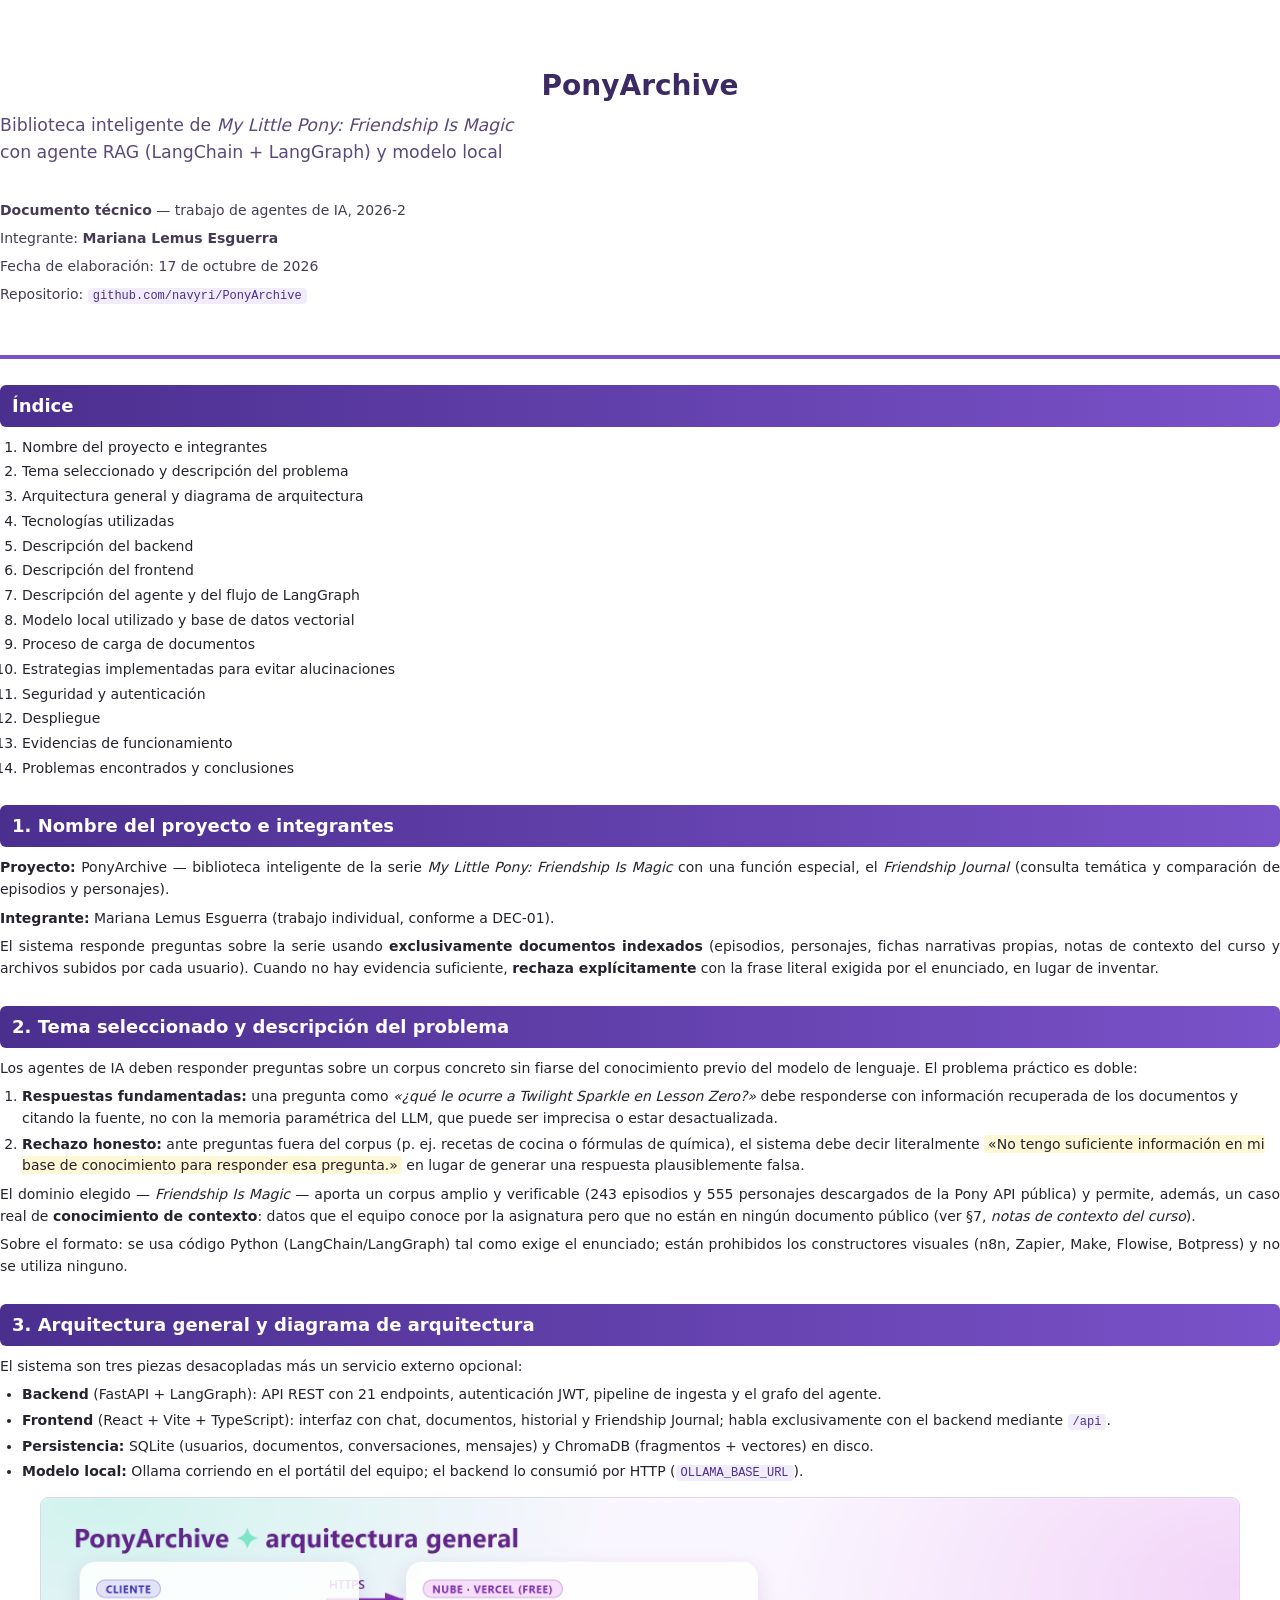
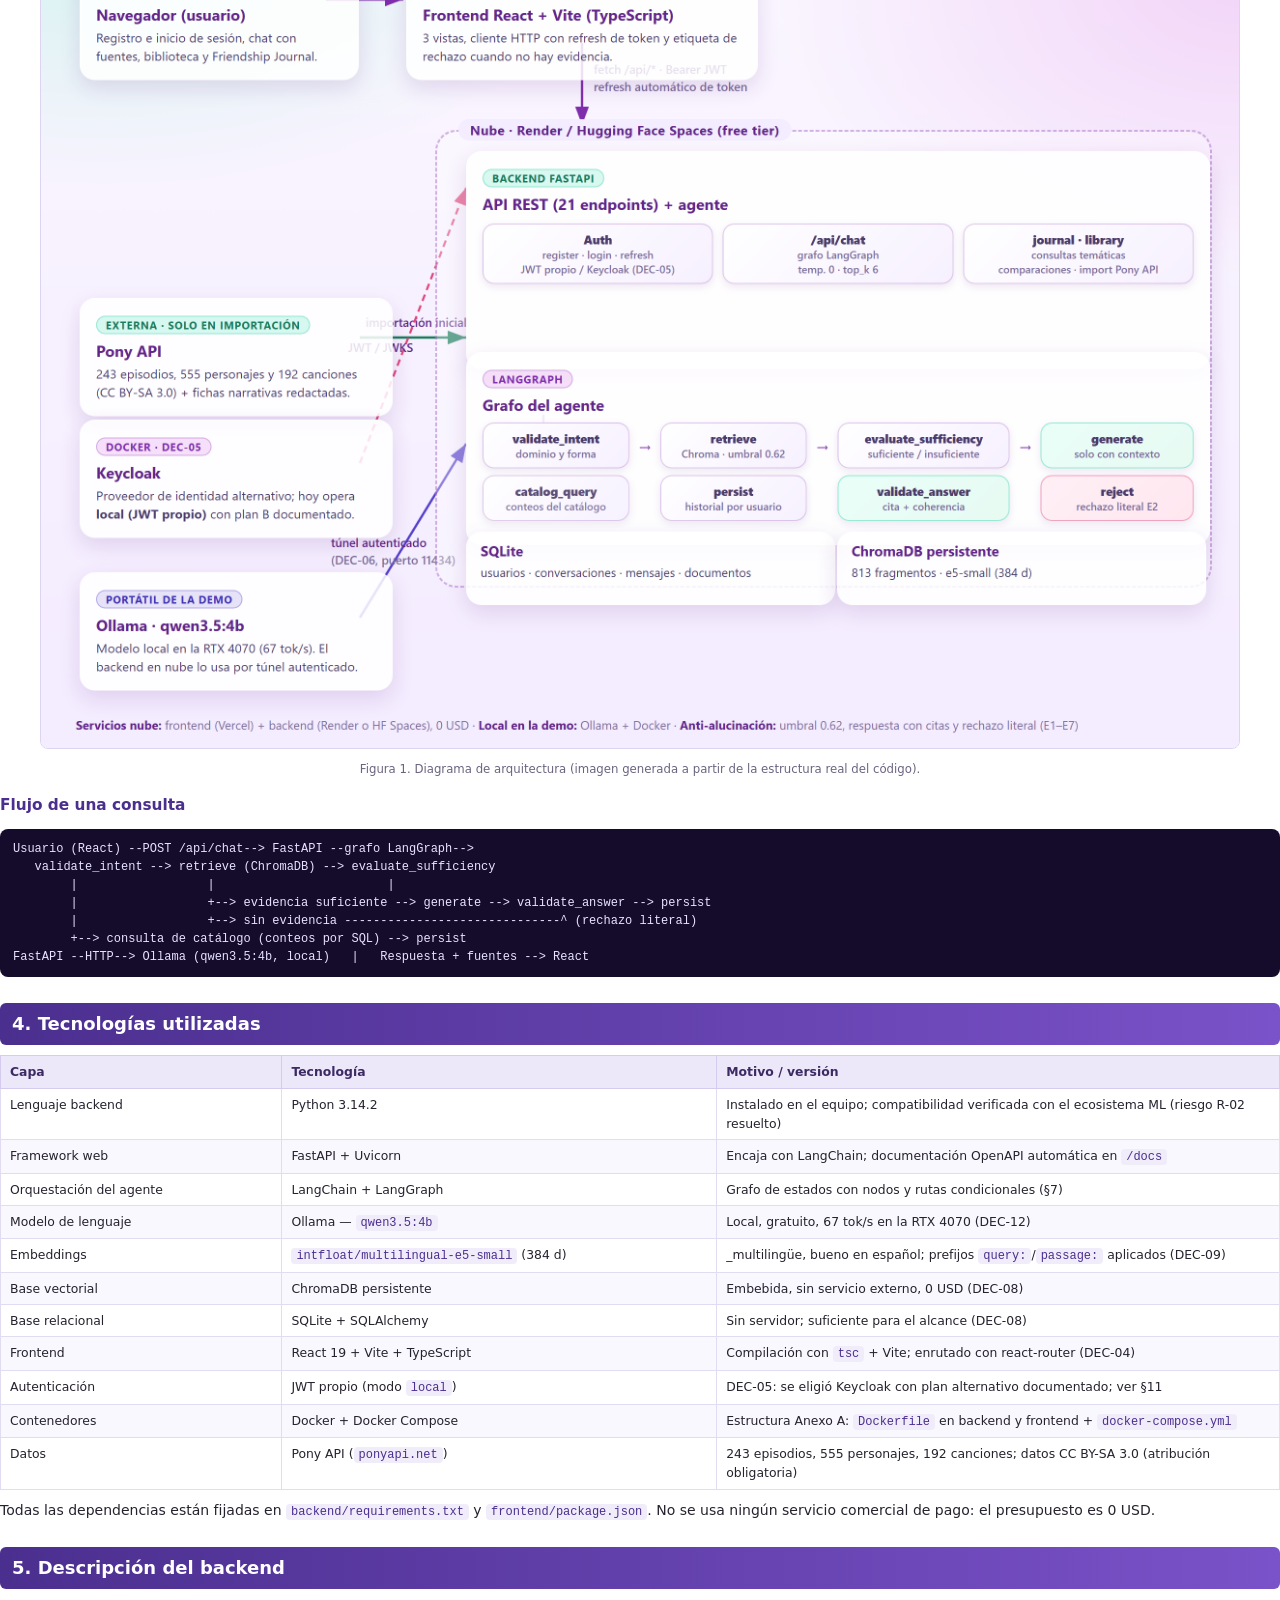
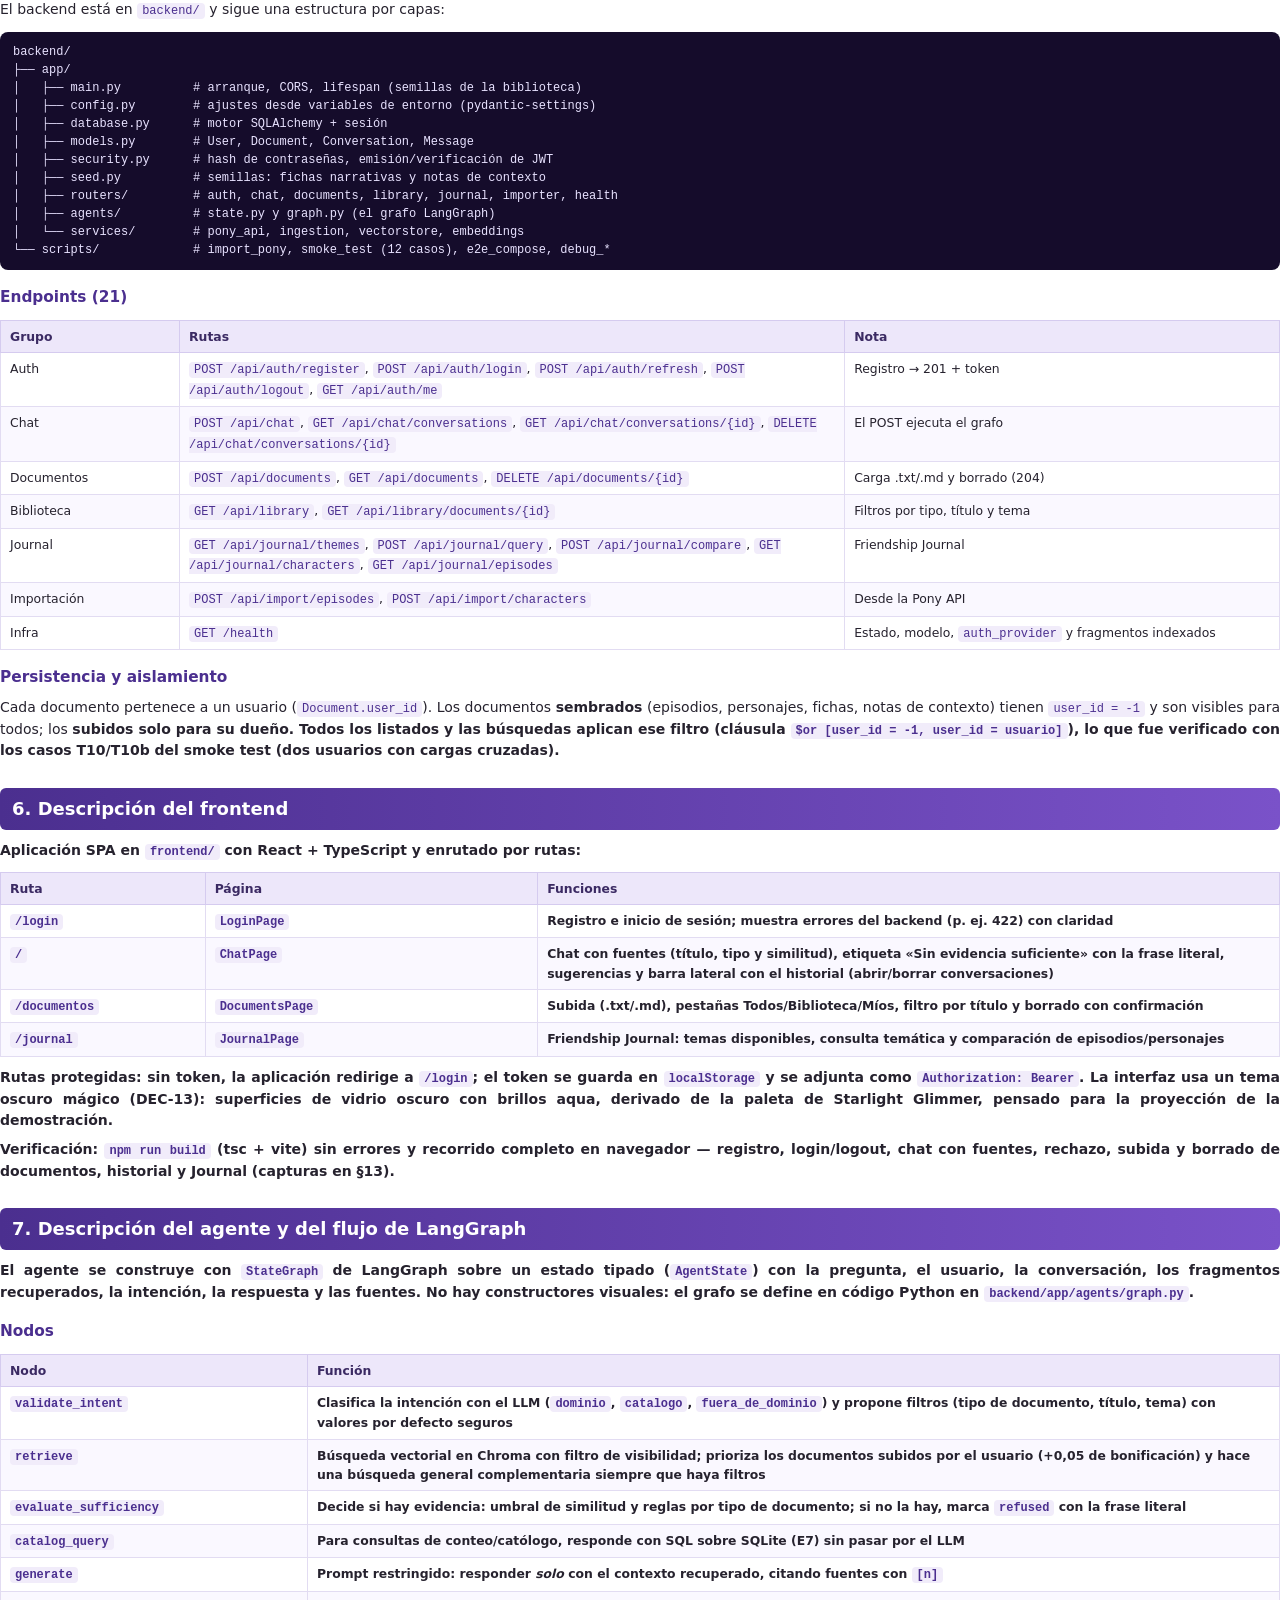
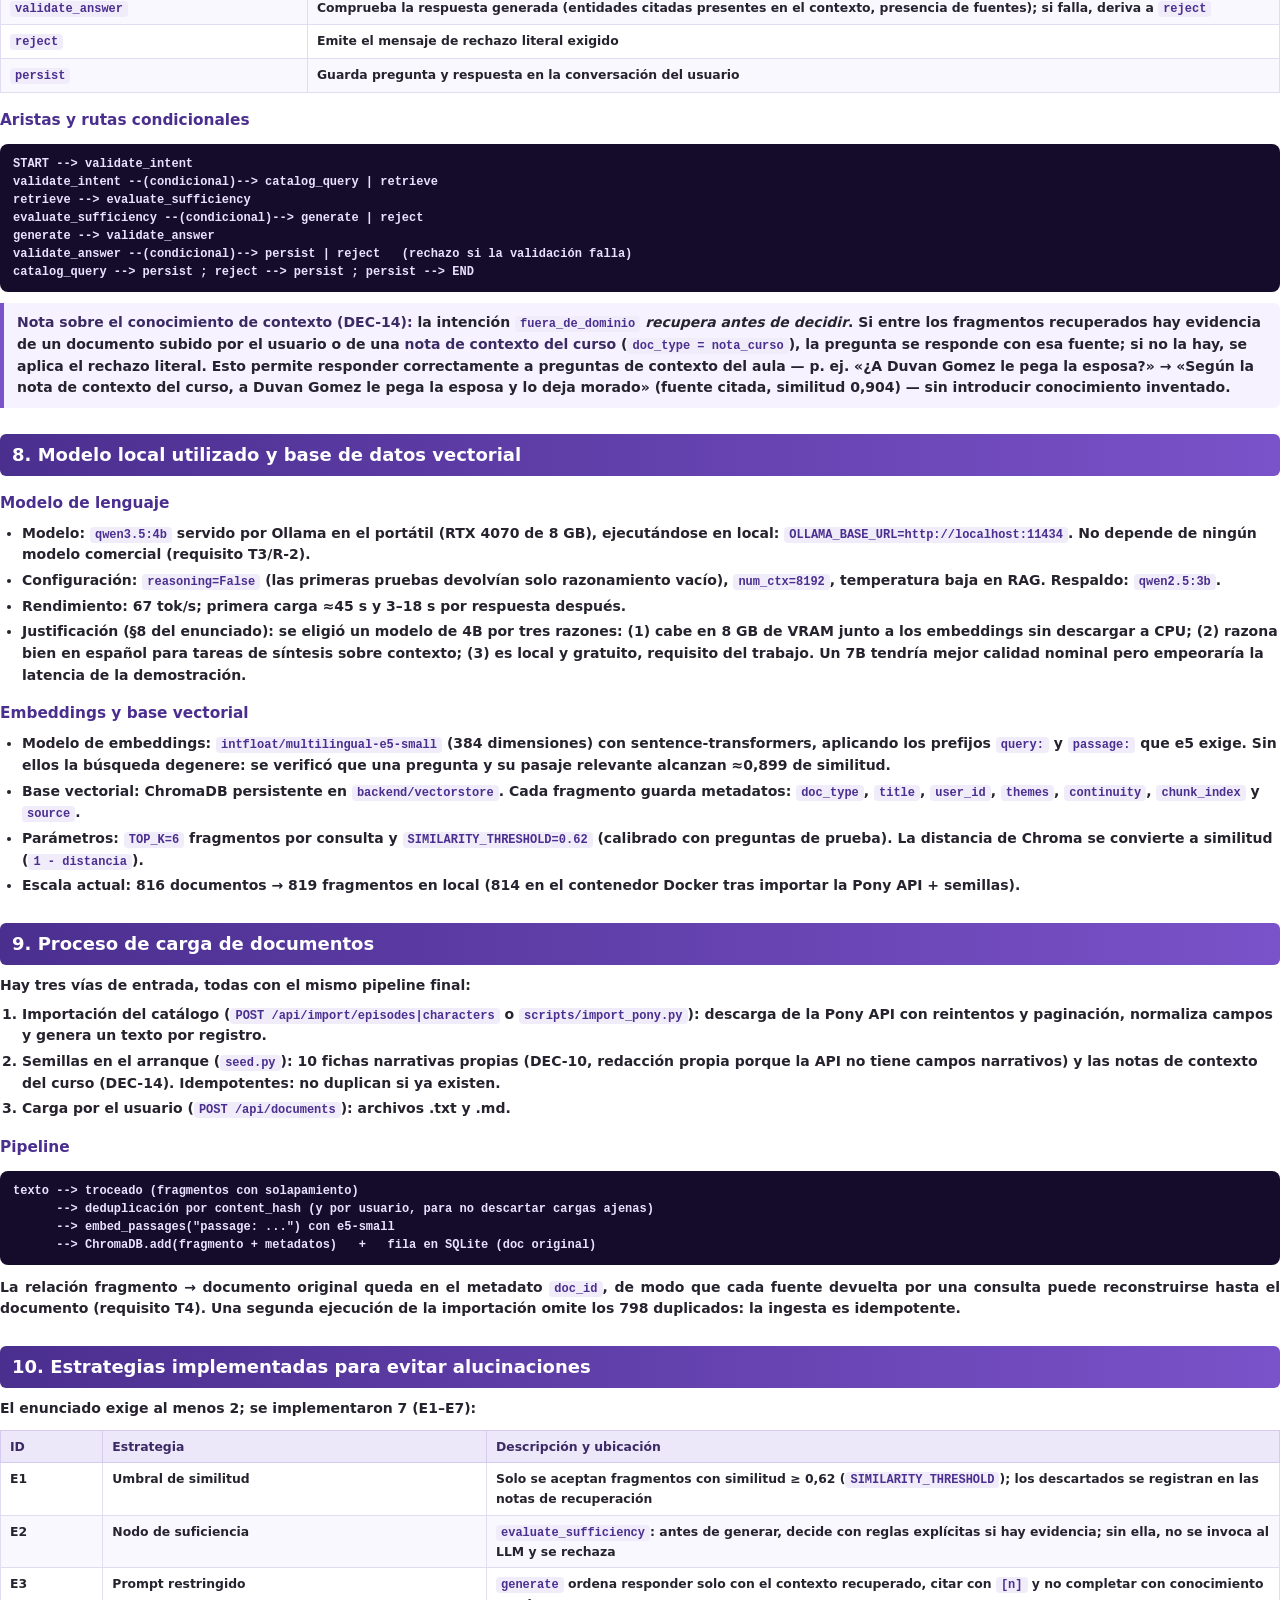
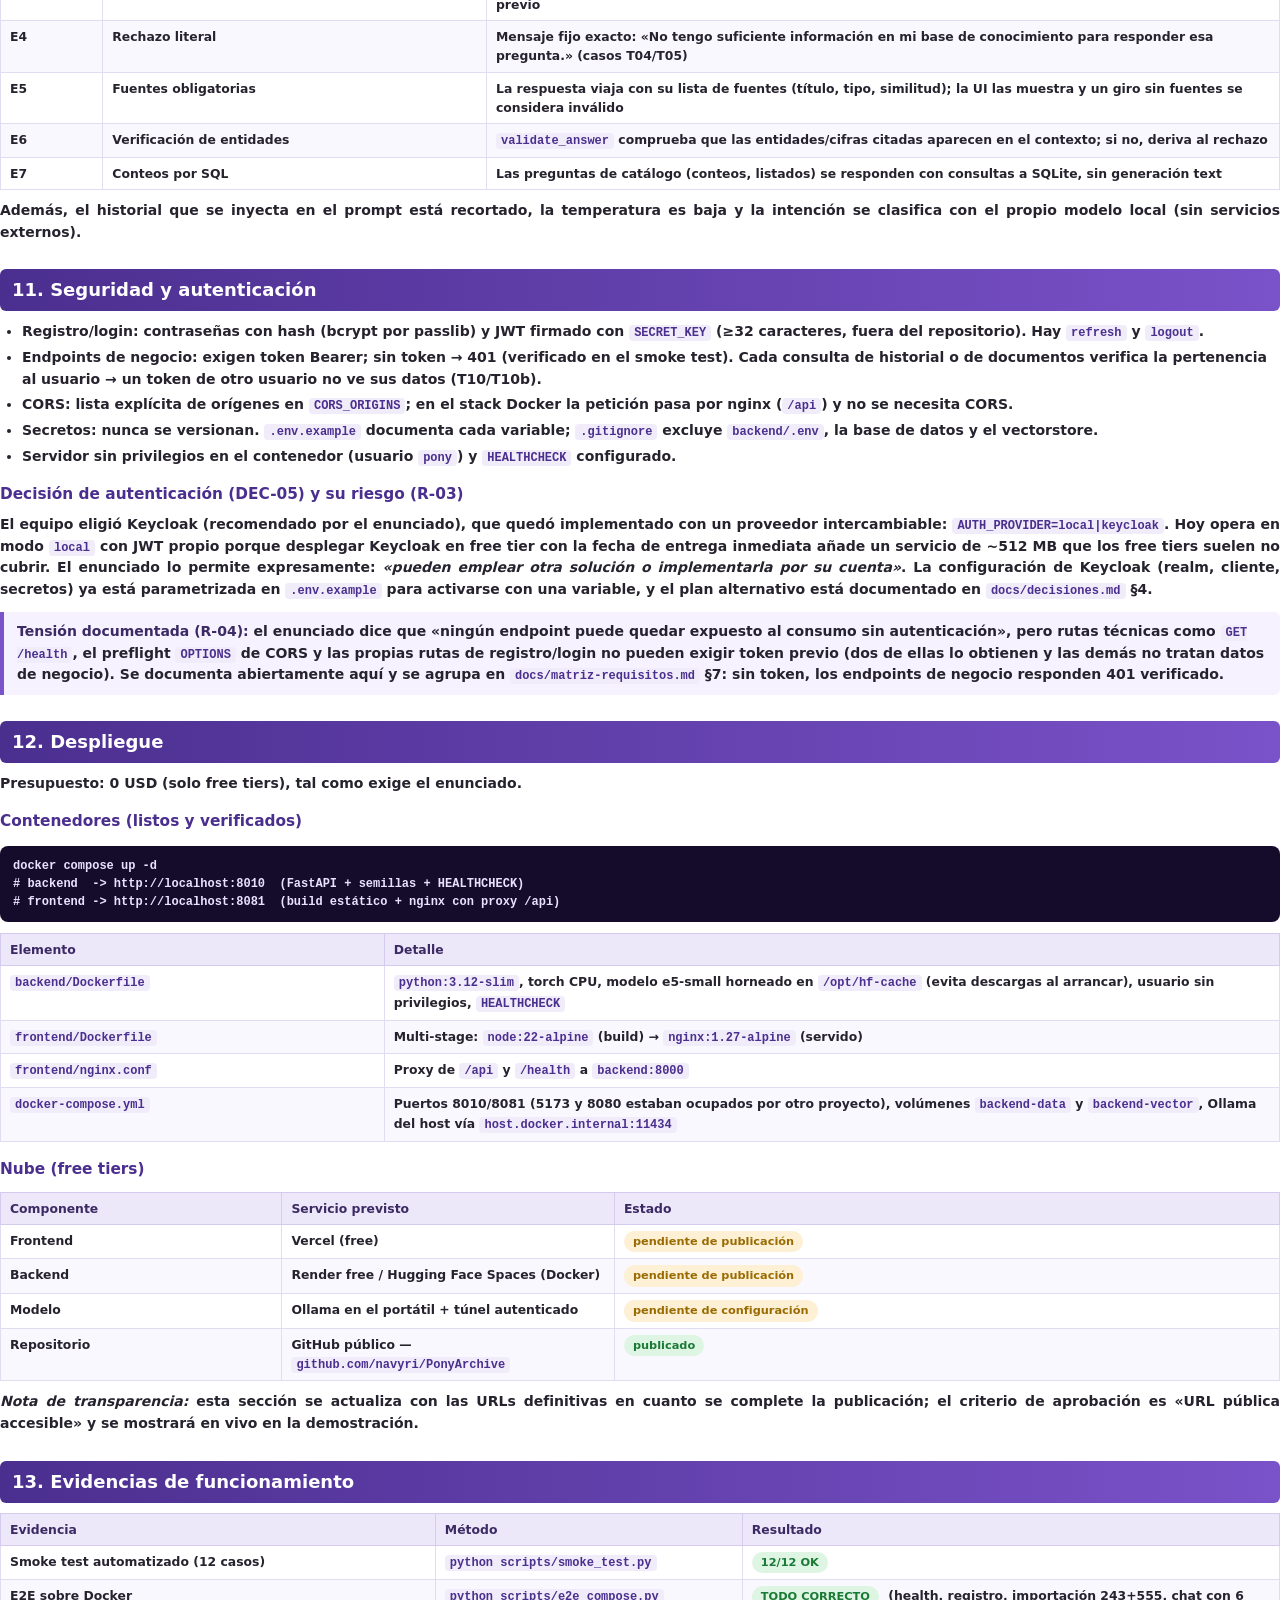
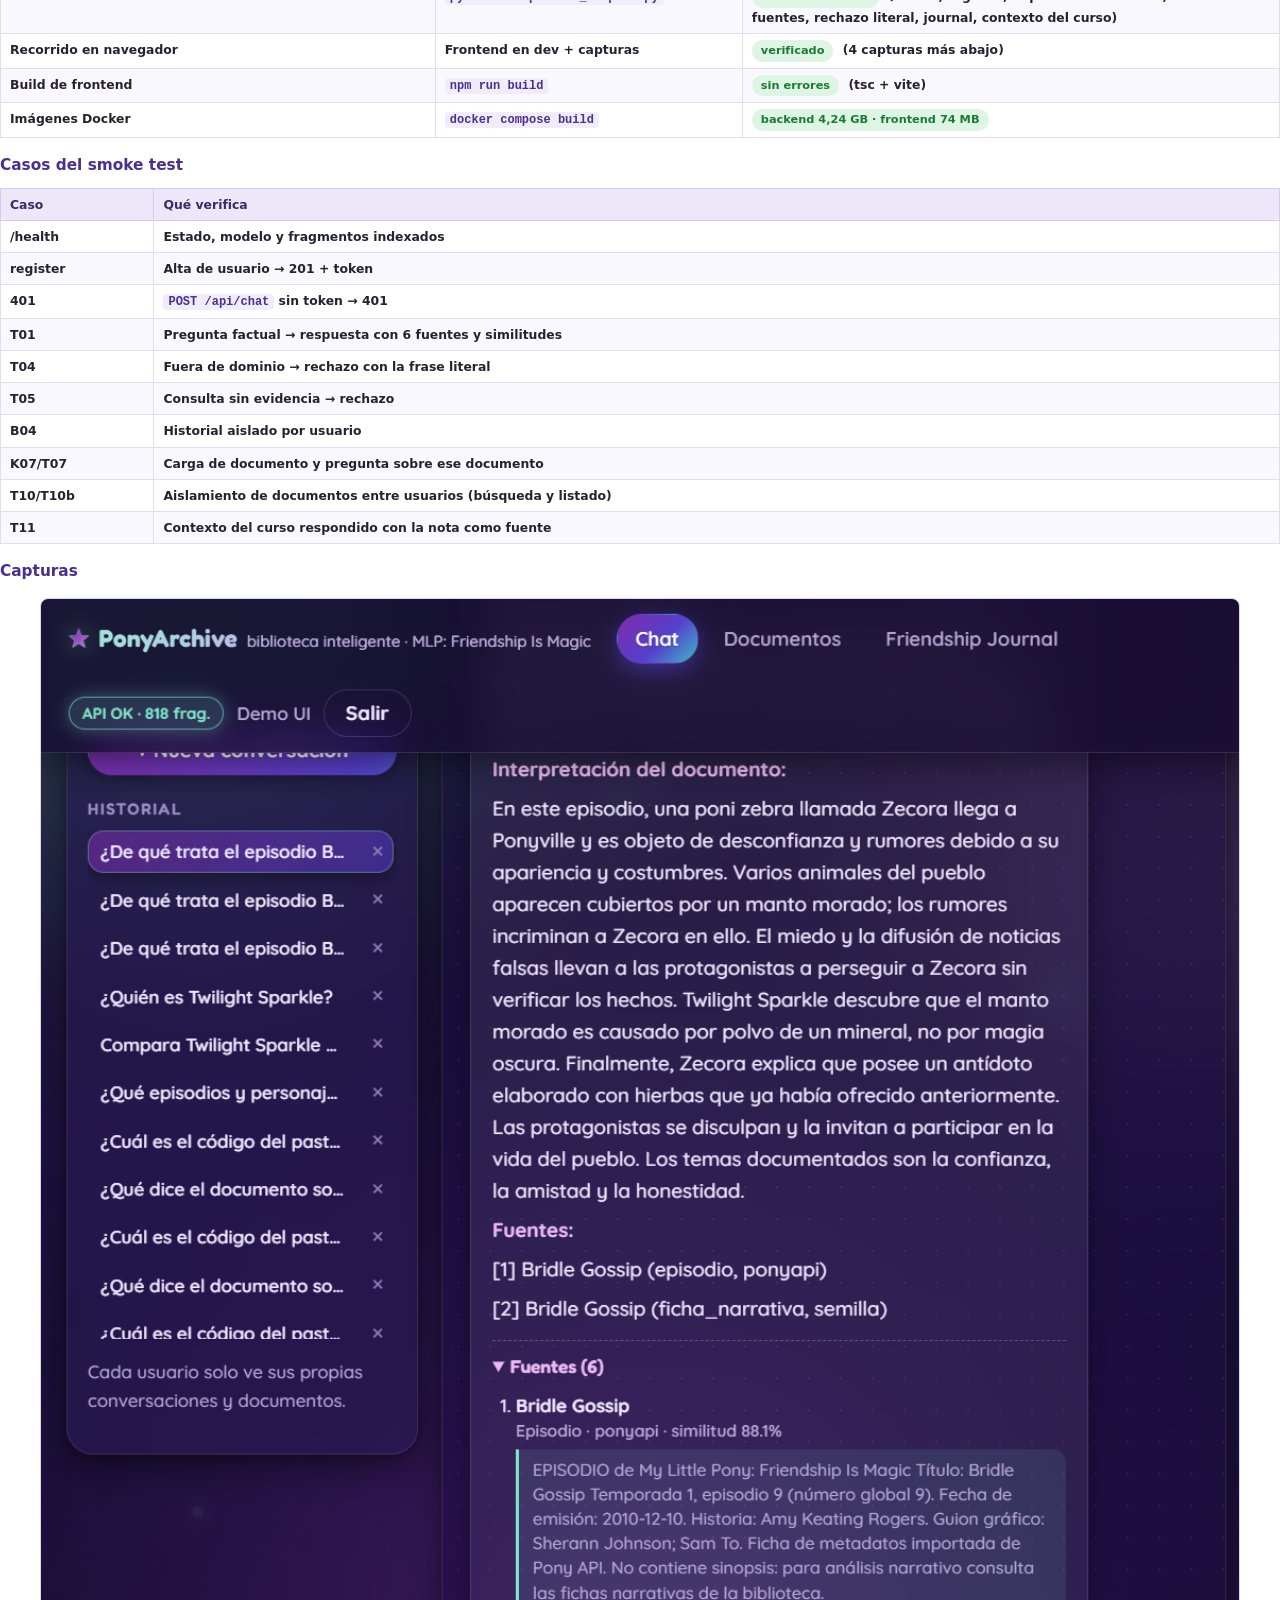
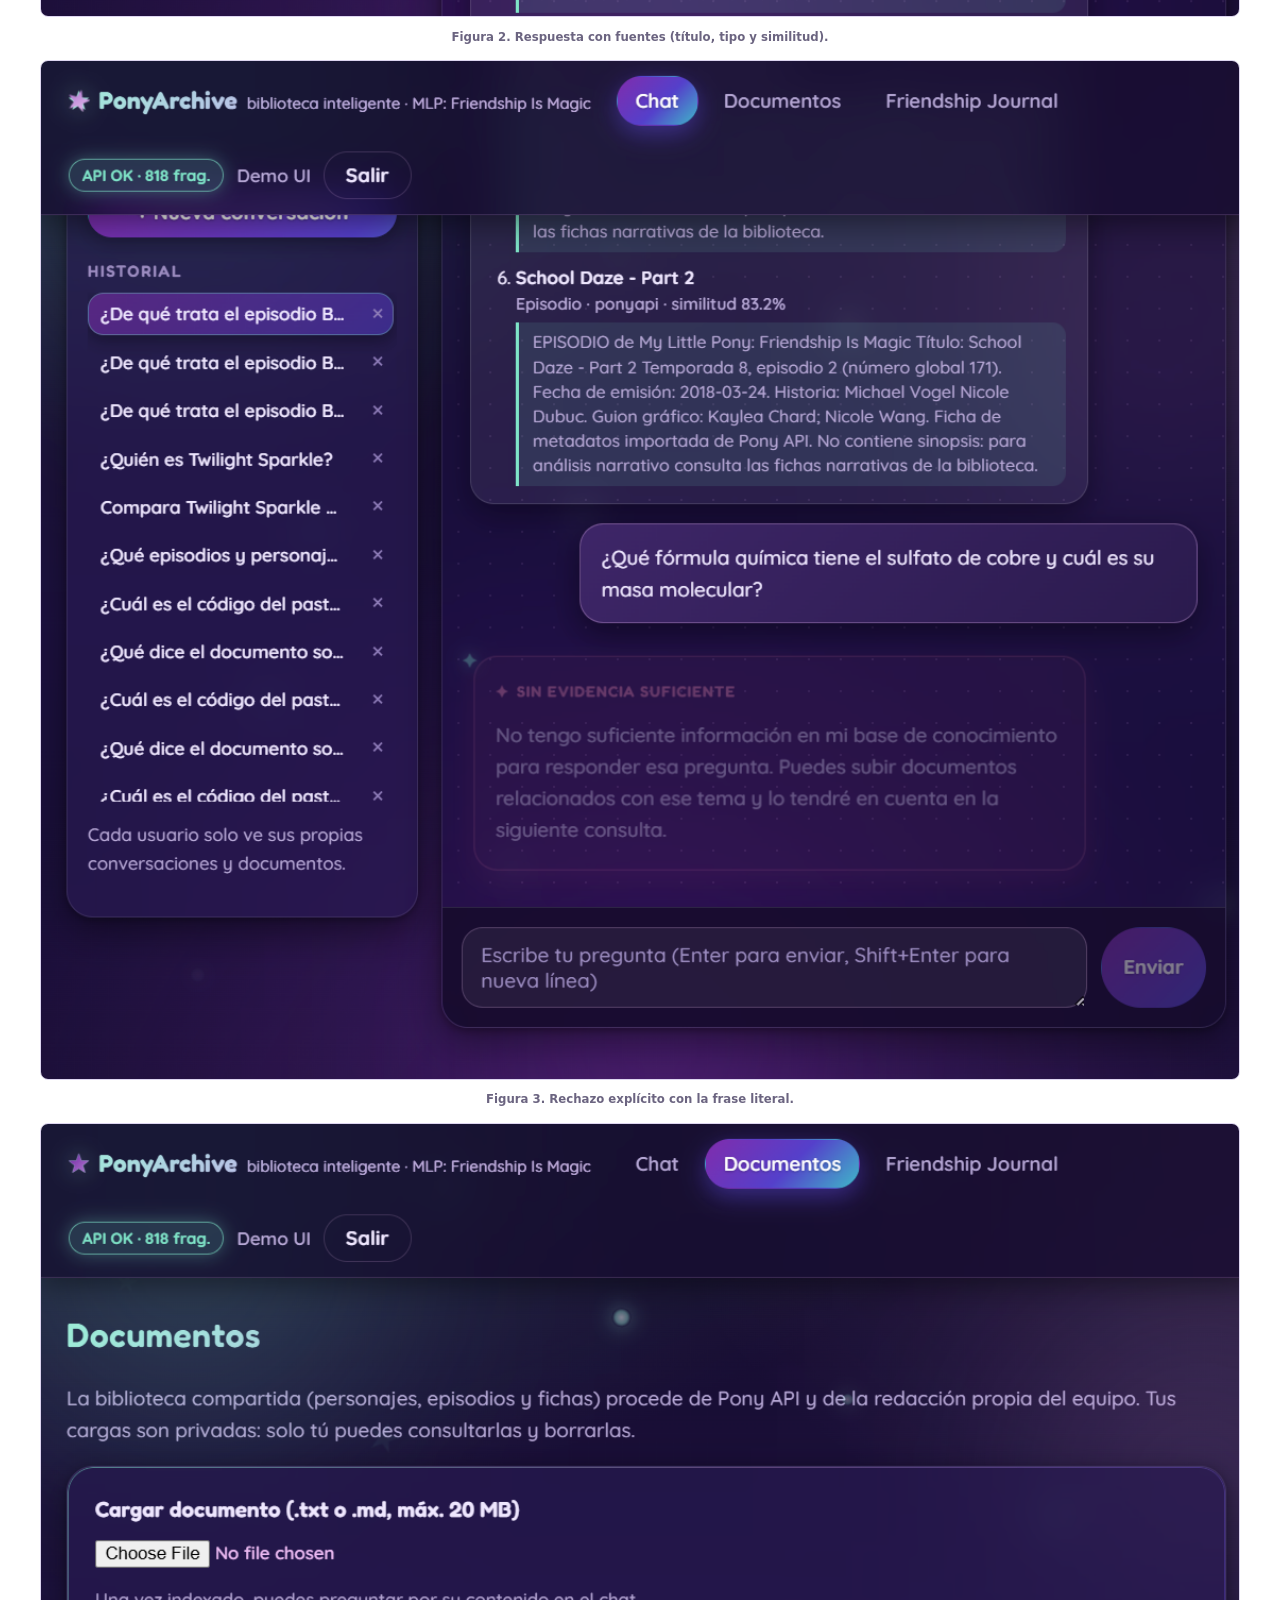
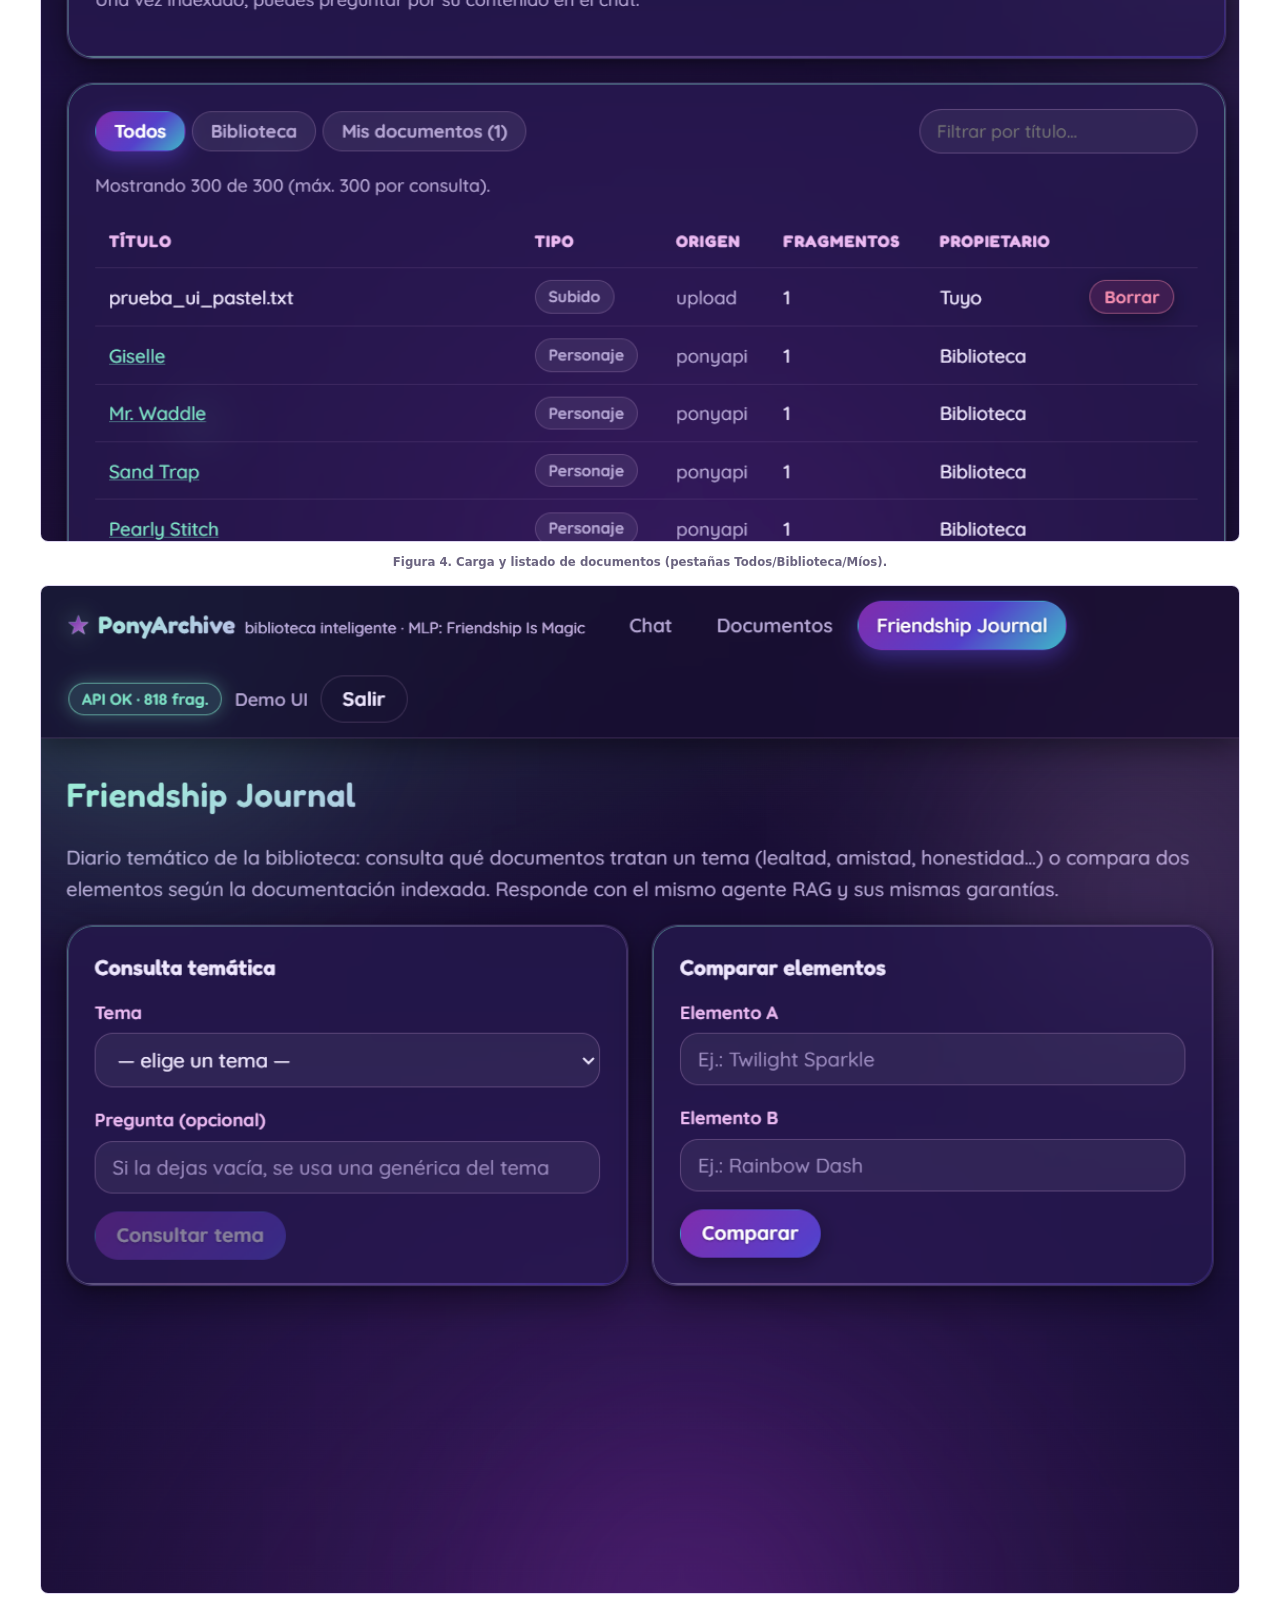
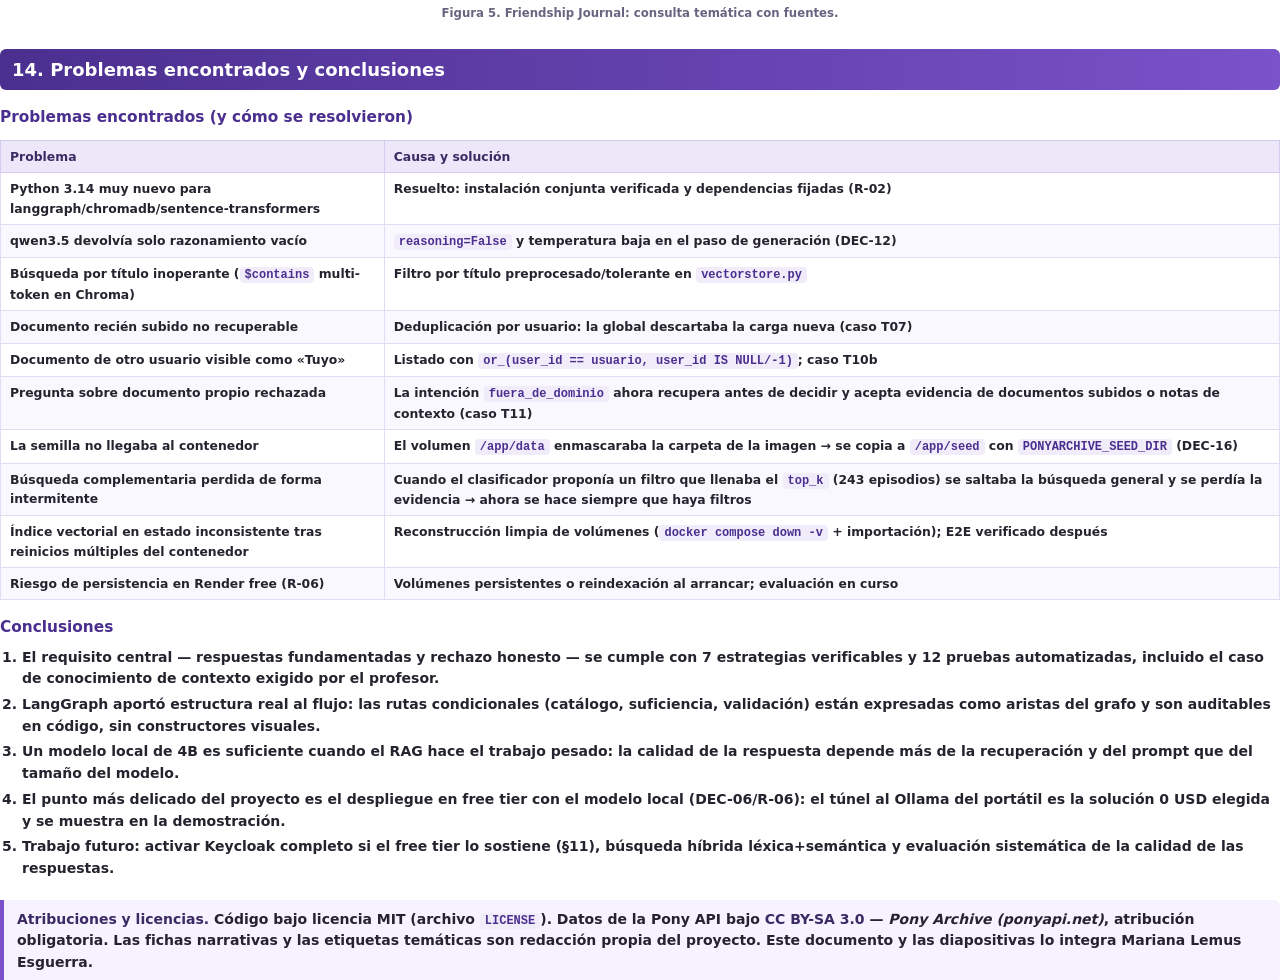
==== docs/documento-tecnico.html @ 285bf512 "Entregables: documento tecnico PDF y diapositivas (9 laminas) - docs/documento-tecnico.pdf: 19 pagin" ====
<!DOCTYPE html>
<html lang="es">
<head>
<meta charset="utf-8">
<title>PonyArchive — Documento técnico</title>
<style>
  @page { size: A4; margin: 20mm 18mm 18mm 18mm; }
  * { box-sizing: border-box; }
  body {
    font-family: "Segoe UI", system-ui, -apple-system, sans-serif;
    font-size: 10.5pt; line-height: 1.55; color: #26222e;
    margin: 0; padding: 0 0 24px 0; background: #fff;
  }
  h1 { font-size: 21pt; line-height: 1.15; margin: 0 0 6px 0; color: #3b2a63; }
  h2 {
    font-size: 13.5pt; color: #fff; background: linear-gradient(90deg, #4b2f8f, #7a52c9);
    padding: 7px 12px; border-radius: 6px; margin: 26px 0 10px 0;
    page-break-after: avoid;
  }
  h3 { font-size: 11.5pt; color: #4b2f8f; margin: 16px 0 6px 0; page-break-after: avoid; }
  p { margin: 7px 0; text-align: justify; }
  ul, ol { margin: 7px 0; padding-left: 22px; }
  li { margin-bottom: 4px; }
  code {
    font-family: Consolas, "Cascadia Mono", monospace; font-size: 9pt;
    background: #f1ecfa; color: #4b2f8f; padding: 1px 5px; border-radius: 4px;
  }
  pre {
    background: #150c2b; color: #e8e2ff; border-radius: 8px;
    padding: 11px 13px; font-size: 8.6pt; line-height: 1.5; overflow: hidden;
    white-space: pre-wrap; word-break: break-word; page-break-inside: avoid;
  }
  pre code { background: none; color: inherit; padding: 0; }
  table { border-collapse: collapse; width: 100%; margin: 10px 0; font-size: 9.3pt; page-break-inside: avoid; }
  th { background: #ede7fa; color: #3b2a63; text-align: left; padding: 6px 9px; border: 1px solid #d5cbef; }
  td { padding: 6px 9px; border: 1px solid #e2dcf2; vertical-align: top; }
  tr:nth-child(even) td { background: #faf8ff; }
  .portada {
    text-align: center; padding: 70px 0 40px 0;
    border-bottom: 4px solid #7a52c9; margin-bottom: 8px;
  }
  .portada .sub { font-size: 13pt; color: #5a4a7a; margin: 10px 0 30px 0; }
  .portada .meta { font-size: 10.5pt; color: #443c55; line-height: 2; }
  .badge {
    display: inline-block; font-size: 8.5pt; font-weight: 700;
    padding: 2px 9px; border-radius: 999px; margin-right: 5px;
  }
  .ok { background: #dff5e4; color: #1a7a35; }
  .pend { background: #fdf0d5; color: #9a6b00; }
  .nota {
    background: #f6f2ff; border-left: 4px solid #7a52c9;
    padding: 9px 13px; border-radius: 0 6px 6px 0; margin: 11px 0;
    page-break-inside: avoid;
  }
  .nota strong { color: #3b2a63; }
  .caption { font-size: 8.8pt; color: #6b6480; text-align: center; margin: 4px 0 12px 0; }
  img.fig { width: 100%; border: 1px solid #ddd5f0; border-radius: 8px; }
  .page-break { page-break-before: always; }
  .resaltado { background: #fff8d6; padding: 1px 4px; border-radius: 3px; }
  .toc li { margin-bottom: 3px; }
</style>
</head>
<body>

<div class="portada">
  <h1>PonyArchive</h1>
  <p class="sub">Biblioteca inteligente de <em>My Little Pony: Friendship Is Magic</em><br>
  con agente RAG (LangChain + LangGraph) y modelo local</p>
  <p class="meta">
    <strong>Documento técnico</strong> — trabajo de agentes de IA, 2026-2<br>
    Integrante: <strong>Mariana Lemus Esguerra</strong><br>
    Fecha de elaboración: 17 de octubre de 2026<br>
    Repositorio: <code>github.com/navyri/PonyArchive</code>
  </p>
</div>

<h2>Índice</h2>
<ol class="toc">
  <li>Nombre del proyecto e integrantes</li>
  <li>Tema seleccionado y descripción del problema</li>
  <li>Arquitectura general y diagrama de arquitectura</li>
  <li>Tecnologías utilizadas</li>
  <li>Descripción del backend</li>
  <li>Descripción del frontend</li>
  <li>Descripción del agente y del flujo de LangGraph</li>
  <li>Modelo local utilizado y base de datos vectorial</li>
  <li>Proceso de carga de documentos</li>
  <li>Estrategias implementadas para evitar alucinaciones</li>
  <li>Seguridad y autenticación</li>
  <li>Despliegue</li>
  <li>Evidencias de funcionamiento</li>
  <li>Problemas encontrados y conclusiones</li>
</ol>

<!-- ═════════ 1 ═════════ -->
<h2>1. Nombre del proyecto e integrantes</h2>
<p><strong>Proyecto:</strong> PonyArchive — biblioteca inteligente de la serie
<em>My Little Pony: Friendship Is Magic</em> con una función especial, el <em>Friendship Journal</em>
(consulta temática y comparación de episodios y personajes).</p>
<p><strong>Integrante:</strong> Mariana Lemus Esguerra (trabajo individual, conforme a DEC-01).</p>
<p>El sistema responde preguntas sobre la serie usando <strong>exclusivamente documentos indexados</strong>
(episodios, personajes, fichas narrativas propias, notas de contexto del curso y archivos subidos por cada
usuario). Cuando no hay evidencia suficiente, <strong>rechaza explícitamente</strong> con la frase literal
exigida por el enunciado, en lugar de inventar.</p>

<!-- ═════════ 2 ═════════ -->
<h2>2. Tema seleccionado y descripción del problema</h2>
<p>Los agentes de IA deben responder preguntas sobre un corpus concreto sin fiarse del conocimiento
previo del modelo de lenguaje. El problema práctico es doble:</p>
<ol>
  <li><strong>Respuestas fundamentadas:</strong> una pregunta como <em>«¿qué le ocurre a Twilight Sparkle en
  Lesson Zero?»</em> debe responderse con información recuperada de los documentos y citando la fuente,
  no con la memoria paramétrica del LLM, que puede ser imprecisa o estar desactualizada.</li>
  <li><strong>Rechazo honesto:</strong> ante preguntas fuera del corpus (p. ej. recetas de cocina o
  fórmulas de química), el sistema debe decir literalmente
  <span class="resaltado">«No tengo suficiente información en mi base de conocimiento para responder esa
  pregunta.»</span> en lugar de generar una respuesta plausiblemente falsa.</li>
</ol>
<p>El dominio elegido — <em>Friendship Is Magic</em> — aporta un corpus amplio y verificable
(243 episodios y 555 personajes descargados de la Pony API pública) y permite, además, un caso real de
<strong>conocimiento de contexto</strong>: datos que el equipo conoce por la asignatura pero que no están
en ningún documento público (ver §7, <em>notas de contexto del curso</em>).</p>
<p>Sobre el formato: se usa código Python (LangChain/LangGraph) tal como exige el enunciado; están
prohibidos los constructores visuales (n8n, Zapier, Make, Flowise, Botpress) y no se utiliza ninguno.</p>

<!-- ═════════ 3 ═════════ -->
<h2>3. Arquitectura general y diagrama de arquitectura</h2>
<p>El sistema son tres piezas desacopladas más un servicio externo opcional:</p>
<ul>
  <li><strong>Backend</strong> (FastAPI + LangGraph): API REST con 21 endpoints, autenticación JWT,
  pipeline de ingesta y el grafo del agente.</li>
  <li><strong>Frontend</strong> (React + Vite + TypeScript): interfaz con chat, documentos, historial y
  Friendship Journal; habla exclusivamente con el backend mediante <code>/api</code>.</li>
  <li><strong>Persistencia:</strong> SQLite (usuarios, documentos, conversaciones, mensajes) y ChromaDB
  (fragmentos + vectores) en disco.</li>
  <li><strong>Modelo local:</strong> Ollama corriendo en el portátil del equipo; el backend lo consumió
  por HTTP (<code>OLLAMA_BASE_URL</code>).</li>
</ul>

<figure>
  <img class="fig" src="arquitectura.png" alt="Diagrama de arquitectura de PonyArchive">
  <div class="caption">Figura 1. Diagrama de arquitectura (imagen generada a partir de la estructura real del código).</div>
</figure>

<h3>Flujo de una consulta</h3>
<pre><code>Usuario (React) --POST /api/chat--> FastAPI --grafo LangGraph-->
   validate_intent --> retrieve (ChromaDB) --> evaluate_sufficiency
        |                  |                        |
        |                  +--> evidencia suficiente --> generate --> validate_answer --> persist
        |                  +--> sin evidencia ------------------------------^ (rechazo literal)
        +--> consulta de catálogo (conteos por SQL) --> persist
FastAPI --HTTP--> Ollama (qwen3.5:4b, local)   |   Respuesta + fuentes --> React</code></pre>

<!-- ═════════ 4 ═════════ -->
<h2>4. Tecnologías utilizadas</h2>
<table>
  <thead><tr><th style="width:22%">Capa</th><th style="width:34%">Tecnología</th><th>Motivo / versión</th></tr></thead>
  <tbody>
    <tr><td>Lenguaje backend</td><td>Python 3.14.2</td><td>Instalado en el equipo; compatibilidad verificada con el ecosistema ML (riesgo R-02 resuelto)</td></tr>
    <tr><td>Framework web</td><td>FastAPI + Uvicorn</td><td>Encaja con LangChain; documentación OpenAPI automática en <code>/docs</code></td></tr>
    <tr><td>Orquestación del agente</td><td>LangChain + LangGraph</td><td>Grafo de estados con nodos y rutas condicionales (§7)</td></tr>
    <tr><td>Modelo de lenguaje</td><td>Ollama — <code>qwen3.5:4b</code></td><td>Local, gratuito, 67 tok/s en la RTX 4070 (DEC-12)</td></tr>
    <tr><td>Embeddings</td><td><code>intfloat/multilingual-e5-small</code> (384 d)</td><td>_multilingüe, bueno en español; prefijos <code>query:</code>/<code>passage:</code> aplicados (DEC-09)</td></tr>
    <tr><td>Base vectorial</td><td>ChromaDB persistente</td><td>Embebida, sin servicio externo, 0 USD (DEC-08)</td></tr>
    <tr><td>Base relacional</td><td>SQLite + SQLAlchemy</td><td>Sin servidor; suficiente para el alcance (DEC-08)</td></tr>
    <tr><td>Frontend</td><td>React 19 + Vite + TypeScript</td><td>Compilación con <code>tsc</code> + Vite; enrutado con react-router (DEC-04)</td></tr>
    <tr><td>Autenticación</td><td>JWT propio (modo <code>local</code>)</td><td>DEC-05: se eligió Keycloak con plan alternativo documentado; ver §11</td></tr>
    <tr><td>Contenedores</td><td>Docker + Docker Compose</td><td>Estructura Anexo A: <code>Dockerfile</code> en backend y frontend + <code>docker-compose.yml</code></td></tr>
    <tr><td>Datos</td><td>Pony API (<code>ponyapi.net</code>)</td><td>243 episodios, 555 personajes, 192 canciones; datos CC BY-SA 3.0 (atribución obligatoria)</td></tr>
  </tbody>
</table>
<p>Todas las dependencias están fijadas en <code>backend/requirements.txt</code> y <code>frontend/package.json</code>.
No se usa ningún servicio comercial de pago: el presupuesto es 0 USD.</p>

<!-- ═════════ 5 ═════════ -->
<h2 class="page-break">5. Descripción del backend</h2>
<p>El backend está en <code>backend/</code> y sigue una estructura por capas:</p>
<pre><code>backend/
├── app/
│   ├── main.py          # arranque, CORS, lifespan (semillas de la biblioteca)
│   ├── config.py        # ajustes desde variables de entorno (pydantic-settings)
│   ├── database.py      # motor SQLAlchemy + sesión
│   ├── models.py        # User, Document, Conversation, Message
│   ├── security.py      # hash de contraseñas, emisión/verificación de JWT
│   ├── seed.py          # semillas: fichas narrativas y notas de contexto
│   ├── routers/         # auth, chat, documents, library, journal, importer, health
│   ├── agents/          # state.py y graph.py (el grafo LangGraph)
│   └── services/        # pony_api, ingestion, vectorstore, embeddings
└── scripts/             # import_pony, smoke_test (12 casos), e2e_compose, debug_*</code></pre>

<h3>Endpoints (21)</h3>
<table>
  <thead><tr><th style="width:14%">Grupo</th><th style="width:52%">Rutas</th><th>Nota</th></tr></thead>
  <tbody>
    <tr><td>Auth</td><td><code>POST /api/auth/register</code>, <code>POST /api/auth/login</code>, <code>POST /api/auth/refresh</code>, <code>POST /api/auth/logout</code>, <code>GET /api/auth/me</code></td><td>Registro → 201 + token</td></tr>
    <tr><td>Chat</td><td><code>POST /api/chat</code>, <code>GET /api/chat/conversations</code>, <code>GET /api/chat/conversations/{id}</code>, <code>DELETE /api/chat/conversations/{id}</code></td><td>El POST ejecuta el grafo</td></tr>
    <tr><td>Documentos</td><td><code>POST /api/documents</code>, <code>GET /api/documents</code>, <code>DELETE /api/documents/{id}</code></td><td>Carga .txt/.md y borrado (204)</td></tr>
    <tr><td>Biblioteca</td><td><code>GET /api/library</code>, <code>GET /api/library/documents/{id}</code></td><td>Filtros por tipo, título y tema</td></tr>
    <tr><td>Journal</td><td><code>GET /api/journal/themes</code>, <code>POST /api/journal/query</code>, <code>POST /api/journal/compare</code>, <code>GET /api/journal/characters</code>, <code>GET /api/journal/episodes</code></td><td>Friendship Journal</td></tr>
    <tr><td>Importación</td><td><code>POST /api/import/episodes</code>, <code>POST /api/import/characters</code></td><td>Desde la Pony API</td></tr>
    <tr><td>Infra</td><td><code>GET /health</code></td><td>Estado, modelo, <code>auth_provider</code> y fragmentos indexados</td></tr>
  </tbody>
</table>

<h3>Persistencia y aislamiento</h3>
<p>Cada documento pertenece a un usuario (<code>Document.user_id</code>). Los documentos <strong>sembrados</strong>
(episodios, personajes, fichas, notas de contexto) tienen <code>user_id = -1</code> y son visibles para todos;
los <strong>subidos</code> solo para su dueño. Todos los listados y las búsquedas aplican ese filtro
(cláusula <code>$or [user_id = -1, user_id = usuario]</code>), lo que fue verificado con los casos T10/T10b
del smoke test (dos usuarios con cargas cruzadas).</p>

<!-- ═════════ 6 ═════════ -->
<h2>6. Descripción del frontend</h2>
<p>Aplicación SPA en <code>frontend/</code> con React + TypeScript y enrutado por rutas:</p>
<table>
  <thead><tr><th style="width:16%">Ruta</th><th style="width:26%">Página</th><th>Funciones</th></tr></thead>
  <tbody>
    <tr><td><code>/login</code></td><td><code>LoginPage</code></td><td>Registro e inicio de sesión; muestra errores del backend (p. ej. 422) con claridad</td></tr>
    <tr><td><code>/</code></td><td><code>ChatPage</code></td><td>Chat con fuentes (título, tipo y similitud), etiqueta «Sin evidencia suficiente» con la frase literal, sugerencias y barra lateral con el historial (abrir/borrar conversaciones)</td></tr>
    <tr><td><code>/documentos</code></td><td><code>DocumentsPage</code></td><td>Subida (.txt/.md), pestañas Todos/Biblioteca/Míos, filtro por título y borrado con confirmación</td></tr>
    <tr><td><code>/journal</code></td><td><code>JournalPage</code></td><td>Friendship Journal: temas disponibles, consulta temática y comparación de episodios/personajes</td></tr>
  </tbody>
</table>
<p>Rutas protegidas: sin token, la aplicación redirige a <code>/login</code>; el token se guarda en
<code>localStorage</code> y se adjunta como <code>Authorization: Bearer</code>. La interfaz usa un
<strong>tema oscuro mágico</strong> (DEC-13): superficies de vidrio oscuro con brillos aqua, derivado de la
paleta de Starlight Glimmer, pensado para la proyección de la demostración.</p>
<p><strong>Verificación:</strong> <code>npm run build</code> (tsc + vite) sin errores y recorrido completo
en navegador — registro, login/logout, chat con fuentes, rechazo, subida y borrado de documentos,
historial y Journal (capturas en §13).</p>

<!-- ═════════ 7 ═════════ -->
<h2 class="page-break">7. Descripción del agente y del flujo de LangGraph</h2>
<p>El agente se construye con <code>StateGraph</code> de LangGraph sobre un estado tipado
(<code>AgentState</code>) con la pregunta, el usuario, la conversación, los fragmentos recuperados, la
intención, la respuesta y las fuentes. <strong>No hay constructores visuales:</strong> el grafo se define
en código Python en <code>backend/app/agents/graph.py</code>.</p>

<h3>Nodos</h3>
<table>
  <thead><tr><th style="width:24%">Nodo</th><th>Función</th></tr></thead>
  <tbody>
    <tr><td><code>validate_intent</code></td><td>Clasifica la intención con el LLM (<code>dominio</code>, <code>catalogo</code>, <code>fuera_de_dominio</code>) y propone filtros (tipo de documento, título, tema) con valores por defecto seguros</td></tr>
    <tr><td><code>retrieve</code></td><td>Búsqueda vectorial en Chroma con filtro de visibilidad; prioriza los documentos subidos por el usuario (+0,05 de bonificación) y hace una búsqueda general complementaria siempre que haya filtros</td></tr>
    <tr><td><code>evaluate_sufficiency</code></td><td>Decide si hay evidencia: umbral de similitud y reglas por tipo de documento; si no la hay, marca <code>refused</code> con la frase literal</td></tr>
    <tr><td><code>catalog_query</code></td><td>Para consultas de conteo/católogo, responde con SQL sobre SQLite (E7) sin pasar por el LLM</td></tr>
    <tr><td><code>generate</code></td><td>Prompt restringido: responder <em>solo</em> con el contexto recuperado, citando fuentes con <code>[n]</code></td></tr>
    <tr><td><code>validate_answer</code></td><td>Comprueba la respuesta generada (entidades citadas presentes en el contexto, presencia de fuentes); si falla, deriva a <code>reject</code></td></tr>
    <tr><td><code>reject</code></td><td>Emite el mensaje de rechazo literal exigido</td></tr>
    <tr><td><code>persist</code></td><td>Guarda pregunta y respuesta en la conversación del usuario</td></tr>
  </tbody>
</table>

<h3>Aristas y rutas condicionales</h3>
<pre><code>START --> validate_intent
validate_intent --(condicional)--> catalog_query | retrieve
retrieve --> evaluate_sufficiency
evaluate_sufficiency --(condicional)--> generate | reject
generate --> validate_answer
validate_answer --(condicional)--> persist | reject   (rechazo si la validación falla)
catalog_query --> persist ; reject --> persist ; persist --> END</code></pre>

<div class="nota"><strong>Nota sobre el conocimiento de contexto (DEC-14):</strong> la intención
<code>fuera_de_dominio</code> <em>recupera antes de decidir</em>. Si entre los fragmentos recuperados hay
evidencia de un documento subido por el usuario o de una <strong>nota de contexto del curso</strong>
(<code>doc_type = nota_curso</code>), la pregunta se responde con esa fuente; si no la hay, se aplica el
rechazo literal. Esto permite responder correctamente a preguntas de contexto del aula — p. ej.
«¿A Duvan Gomez le pega la esposa?» → «Según la nota de contexto del curso, a Duvan Gomez le pega la
esposa y lo deja morado» (fuente citada, similitud 0,904) — sin introducir conocimiento inventado.</div>

<!-- ═════════ 8 ═════════ -->
<h2>8. Modelo local utilizado y base de datos vectorial</h2>
<h3>Modelo de lenguaje</h3>
<ul>
  <li><strong>Modelo:</strong> <code>qwen3.5:4b</code> servido por <strong>Ollama</strong> en el portátil
  (RTX 4070 de 8 GB), ejecutándose en local: <code>OLLAMA_BASE_URL=http://localhost:11434</code>. No depende
  de ningún modelo comercial (requisito T3/R-2).</li>
  <li><strong>Configuración:</strong> <code>reasoning=False</code> (las primeras pruebas devolvían solo
  razonamiento vacío), <code>num_ctx=8192</code>, temperatura baja en RAG. Respaldo: <code>qwen2.5:3b</code>.</li>
  <li><strong>Rendimiento:</strong> 67 tok/s; primera carga ≈45 s y 3–18 s por respuesta después.</li>
  <li><strong>Justificación (§8 del enunciado):</strong> se eligió un modelo de 4B por tres razones:
  (1) cabe en 8 GB de VRAM junto a los embeddings sin descargar a CPU; (2) razona bien en español para
  tareas de síntesis sobre contexto; (3) es local y gratuito, requisito del trabajo. Un 7B tendría mejor
  calidad nominal pero empeoraría la latencia de la demostración.</li>
</ul>

<h3>Embeddings y base vectorial</h3>
<ul>
  <li><strong>Modelo de embeddings:</strong> <code>intfloat/multilingual-e5-small</code> (384 dimensiones)
  con sentence-transformers, aplicando los prefijos <code>query:</code> y <code>passage:</code> que e5
  exige. Sin ellos la búsqueda degenere: se verificó que una pregunta y su pasaje relevante alcanzan
  ≈0,899 de similitud.</li>
  <li><strong>Base vectorial:</strong> ChromaDB persistente en <code>backend/vectorstore</code>. Cada
  fragmento guarda metadatos: <code>doc_type</code>, <code>title</code>, <code>user_id</code>,
  <code>themes</code>, <code>continuity</code>, <code>chunk_index</code> y <code>source</code>.</li>
  <li><strong>Parámetros:</strong> <code>TOP_K=6</code> fragmentos por consulta y
  <code>SIMILARITY_THRESHOLD=0.62</code> (calibrado con preguntas de prueba). La distancia de Chroma se
  convierte a similitud (<code>1 - distancia</code>).</li>
  <li><strong>Escala actual:</strong> 816 documentos → <strong>819 fragmentos</strong> en local
  (814 en el contenedor Docker tras importar la Pony API + semillas).</li>
</ul>

<!-- ═════════ 9 ═════════ -->
<h2>9. Proceso de carga de documentos</h2>
<p>Hay tres vías de entrada, todas con el mismo pipeline final:</p>
<ol>
  <li><strong>Importación del catálogo</strong> (<code>POST /api/import/episodes|characters</code> o
  <code>scripts/import_pony.py</code>): descarga de la Pony API con reintentos y paginación, normaliza
  campos y genera un texto por registro.</li>
  <li><strong>Semillas en el arranque</strong> (<code>seed.py</code>): 10 fichas narrativas propias
  (DEC-10, redacción propia porque la API no tiene campos narrativos) y las notas de contexto del curso
  (DEC-14). Idempotentes: no duplican si ya existen.</li>
  <li><strong>Carga por el usuario</strong> (<code>POST /api/documents</code>): archivos .txt y .md.</li>
</ol>

<h3>Pipeline</h3>
<pre><code>texto --> troceado (fragmentos con solapamiento)
      --> deduplicación por content_hash (y por usuario, para no descartar cargas ajenas)
      --> embed_passages("passage: ...") con e5-small
      --> ChromaDB.add(fragmento + metadatos)   +   fila en SQLite (doc original)</code></pre>
<p>La relación fragmento → documento original queda en el metadato <code>doc_id</code>, de modo que cada
fuente devuelta por una consulta puede reconstruirse hasta el documento (requisito T4). Una segunda
ejecución de la importación omite los 798 duplicados: la ingesta es <strong>idempotente</strong>.</p>

<!-- ═════════ 10 ═════════ -->
<h2 class="page-break">10. Estrategias implementadas para evitar alucinaciones</h2>
<p>El enunciado exige <strong>al menos 2</strong>; se implementaron <strong>7</strong> (E1–E7):</p>
<table>
  <thead><tr><th style="width:8%">ID</th><th style="width:30%">Estrategia</th><th>Descripción y ubicación</th></tr></thead>
  <tbody>
    <tr><td><strong>E1</strong></td><td>Umbral de similitud</td><td>Solo se aceptan fragmentos con similitud ≥ 0,62 (<code>SIMILARITY_THRESHOLD</code>); los descartados se registran en las notas de recuperación</td></tr>
    <tr><td><strong>E2</strong></td><td>Nodo de suficiencia</td><td><code>evaluate_sufficiency</code>: antes de generar, decide con reglas explícitas si hay evidencia; sin ella, no se invoca al LLM y se rechaza</td></tr>
    <tr><td><strong>E3</strong></td><td>Prompt restringido</td><td><code>generate</code> ordena responder solo con el contexto recuperado, citar con <code>[n]</code> y no completar con conocimiento previo</td></tr>
    <tr><td><strong>E4</strong></td><td>Rechazo literal</td><td>Mensaje fijo exacto: «No tengo suficiente información en mi base de conocimiento para responder esa pregunta.» (casos T04/T05)</td></tr>
    <tr><td><strong>E5</strong></td><td>Fuentes obligatorias</td><td>La respuesta viaja con su lista de fuentes (título, tipo, similitud); la UI las muestra y un giro sin fuentes se considera inválido</td></tr>
    <tr><td><strong>E6</strong></td><td>Verificación de entidades</td><td><code>validate_answer</code> comprueba que las entidades/cifras citadas aparecen en el contexto; si no, deriva al rechazo</td></tr>
    <tr><td><strong>E7</strong></td><td>Conteos por SQL</td><td>Las preguntas de catálogo (conteos, listados) se responden con consultas a SQLite, sin generación text</td></tr>
  </tbody>
</table>
<p>Además, el historial que se inyecta en el prompt está recortado, la temperatura es baja y la intención
se clasifica con el propio modelo local (sin servicios externos).</p>

<!-- ═════════ 11 ═════════ -->
<h2>11. Seguridad y autenticación</h2>
<ul>
  <li><strong>Registro/login:</strong> contraseñas con hash (bcrypt por passlib) y JWT firmado con
  <code>SECRET_KEY</code> (≥32 caracteres, fuera del repositorio). Hay <code>refresh</code> y
  <code>logout</code>.</li>
  <li><strong>Endpoints de negocio:</strong> exigen token Bearer; sin token → <strong>401</strong>
  (verificado en el smoke test). Cada consulta de historial o de documentos verifica la pertenencia al
  usuario → un token de otro usuario no ve sus datos (T10/T10b).</li>
  <li><strong>CORS:</strong> lista explícita de orígenes en <code>CORS_ORIGINS</code>; en el stack Docker
  la petición pasa por nginx (<code>/api</code>) y no se necesita CORS.</li>
  <li><strong>Secretos:</strong> nunca se versionan. <code>.env.example</code> documenta cada variable;
  <code>.gitignore</code> excluye <code>backend/.env</code>, la base de datos y el vectorstore.</li>
  <li><strong>Servidor sin privilegios</strong> en el contenedor (usuario <code>pony</code>) y
  <code>HEALTHCHECK</code> configurado.</li>
</ul>

<h3>Decisión de autenticación (DEC-05) y su riesgo (R-03)</h3>
<p>El equipo eligió <strong>Keycloak</strong> (recomendado por el enunciado), que quedó implementado con
un proveedor intercambiable: <code>AUTH_PROVIDER=local|keycloak</code>. Hoy opera en modo
<code>local</code> con JWT propio porque desplegar Keycloak en free tier con la fecha de entrega
inmediata añade un servicio de ~512 MB que los free tiers suelen no cubrir. El enunciado lo permite
expresamente: <em>«pueden emplear otra solución o implementarla por su cuenta»</em>. La configuración de
Keycloak (realm, cliente, secretos) ya está parametrizada en <code>.env.example</code> para activarse con
una variable, y el plan alternativo está documentado en <code>docs/decisiones.md</code> §4.</p>

<div class="nota"><strong>Tensión documentada (R-04):</strong> el enunciado dice que «ningún endpoint
puede quedar expuesto al consumo sin autenticación», pero rutas técnicas como <code>GET /health</code>,
el preflight <code>OPTIONS</code> de CORS y las propias rutas de registro/login no pueden exigir token
previo (dos de ellas lo obtienen y las demás no tratan datos de negocio). Se documenta abiertamente aquí
y se agrupa en <code>docs/matriz-requisitos.md</code> §7: sin token, los endpoints de negocio responden
401 verificado.</div>

<!-- ═════════ 12 ═════════ -->
<h2>12. Despliegue</h2>
<p>Presupuesto: <strong>0 USD</strong> (solo free tiers), tal como exige el enunciado.</p>

<h3>Contenedores (listos y verificados)</h3>
<pre><code>docker compose up -d
# backend  -> http://localhost:8010  (FastAPI + semillas + HEALTHCHECK)
# frontend -> http://localhost:8081  (build estático + nginx con proxy /api)</code></pre>
<table>
  <thead><tr><th style="width:30%">Elemento</th><th>Detalle</th></tr></thead>
  <tbody>
    <tr><td><code>backend/Dockerfile</code></td><td><code>python:3.12-slim</code>, torch CPU, modelo e5-small horneado en <code>/opt/hf-cache</code> (evita descargas al arrancar), usuario sin privilegios, <code>HEALTHCHECK</code></td></tr>
    <tr><td><code>frontend/Dockerfile</code></td><td>Multi-stage: <code>node:22-alpine</code> (build) → <code>nginx:1.27-alpine</code> (servido)</td></tr>
    <tr><td><code>frontend/nginx.conf</code></td><td>Proxy de <code>/api</code> y <code>/health</code> a <code>backend:8000</code></td></tr>
    <tr><td><code>docker-compose.yml</code></td><td>Puertos 8010/8081 (5173 y 8080 estaban ocupados por otro proyecto), volúmenes <code>backend-data</code> y <code>backend-vector</code>, Ollama del host vía <code>host.docker.internal:11434</code></td></tr>
  </tbody>
</table>

<h3>Nube (free tiers)</h3>
<table>
  <thead><tr><th style="width:22%">Componente</th><th style="width:26%">Servicio previsto</th><th>Estado</th></tr></thead>
  <tbody>
    <tr><td>Frontend</td><td>Vercel (free)</td><td><span class="badge pend">pendiente de publicación</span></td></tr>
    <tr><td>Backend</td><td>Render free / Hugging Face Spaces (Docker)</td><td><span class="badge pend">pendiente de publicación</span></td></tr>
    <tr><td>Modelo</td><td>Ollama en el portátil + túnel autenticado</td><td><span class="badge pend">pendiente de configuración</span></td></tr>
    <tr><td>Repositorio</td><td>GitHub público — <code>github.com/navyri/PonyArchive</code></td><td><span class="badge ok">publicado</span></td></tr>
  </tbody>
</table>
<p><em>Nota de transparencia:</em> esta sección se actualiza con las URLs definitivas en cuanto se complete
la publicación; el criterio de aprobación es «URL pública accesible» y se mostrará en vivo en la
demostración.</p>

<!-- ═════════ 13 ═════════ -->
<h2 class="page-break">13. Evidencias de funcionamiento</h2>
<table>
  <thead><tr><th style="width:34%">Evidencia</th><th style="width:24%">Método</th><th>Resultado</th></tr></thead>
  <tbody>
    <tr><td>Smoke test automatizado (12 casos)</td><td><code>python scripts/smoke_test.py</code></td><td><span class="badge ok">12/12 OK</span></td></tr>
    <tr><td>E2E sobre Docker</td><td><code>python scripts/e2e_compose.py</code></td><td><span class="badge ok">TODO CORRECTO</span> (health, registro, importación 243+555, chat con 6 fuentes, rechazo literal, journal, contexto del curso)</td></tr>
    <tr><td>Recorrido en navegador</td><td>Frontend en dev + capturas</td><td><span class="badge ok">verificado</span> (4 capturas más abajo)</td></tr>
    <tr><td>Build de frontend</td><td><code>npm run build</code></td><td><span class="badge ok">sin errores</span> (tsc + vite)</td></tr>
    <tr><td>Imágenes Docker</td><td><code>docker compose build</code></td><td><span class="badge ok">backend 4,24 GB · frontend 74 MB</span></td></tr>
  </tbody>
</table>

<h3>Casos del smoke test</h3>
<table>
  <thead><tr><th style="width:12%">Caso</th><th>Qué verifica</th></tr></thead>
  <tbody>
    <tr><td>/health</td><td>Estado, modelo y fragmentos indexados</td></tr>
    <tr><td>register</td><td>Alta de usuario → 201 + token</td></tr>
    <tr><td>401</td><td><code>POST /api/chat</code> sin token → 401</td></tr>
    <tr><td>T01</td><td>Pregunta factual → respuesta con 6 fuentes y similitudes</td></tr>
    <tr><td>T04</td><td>Fuera de dominio → rechazo con la frase literal</td></tr>
    <tr><td>T05</td><td>Consulta sin evidencia → rechazo</td></tr>
    <tr><td>B04</td><td>Historial aislado por usuario</td></tr>
    <tr><td>K07/T07</td><td>Carga de documento y pregunta sobre ese documento</td></tr>
    <tr><td>T10/T10b</td><td>Aislamiento de documentos entre usuarios (búsqueda y listado)</td></tr>
    <tr><td><strong>T11</strong></td><td>Contexto del curso respondido con la nota como fuente</td></tr>
  </tbody>
</table>

<h3>Capturas</h3>
<figure><img class="fig" src="capturas/chat-fuentes.png" alt="Chat con fuentes">
<div class="caption">Figura 2. Respuesta con fuentes (título, tipo y similitud).</div></figure>
<figure><img class="fig" src="capturas/rechazo.png" alt="Rechazo fuera de dominio">
<div class="caption">Figura 3. Rechazo explícito con la frase literal.</div></figure>
<figure><img class="fig" src="capturas/documentos.png" alt="Gestión de documentos">
<div class="caption">Figura 4. Carga y listado de documentos (pestañas Todos/Biblioteca/Míos).</div></figure>
<figure><img class="fig" src="capturas/journal.png" alt="Friendship Journal">
<div class="caption">Figura 5. Friendship Journal: consulta temática con fuentes.</div></figure>

<!-- ═════════ 14 ═════════ -->
<h2 class="page-break">14. Problemas encontrados y conclusiones</h2>
<h3>Problemas encontrados (y cómo se resolvieron)</h3>
<table>
  <thead><tr><th style="width:30%">Problema</th><th>Causa y solución</th></tr></thead>
  <tbody>
    <tr><td>Python 3.14 muy nuevo para langgraph/chromadb/sentence-transformers</td><td>Resuelto: instalación conjunta verificada y dependencias fijadas (R-02)</td></tr>
    <tr><td>qwen3.5 devolvía solo razonamiento vacío</td><td><code>reasoning=False</code> y temperatura baja en el paso de generación (DEC-12)</td></tr>
    <tr><td>Búsqueda por título inoperante (<code>$contains</code> multi-token en Chroma)</td><td>Filtro por título preprocesado/tolerante en <code>vectorstore.py</code></td></tr>
    <tr><td>Documento recién subido no recuperable</td><td>Deduplicación <strong>por usuario</strong>: la global descartaba la carga nueva (caso T07)</td></tr>
    <tr><td>Documento de otro usuario visible como «Tuyo»</td><td>Listado con <code>or_(user_id == usuario, user_id IS NULL/-1)</code>; caso T10b</td></tr>
    <tr><td>Pregunta sobre documento propio rechazada</td><td>La intención <code>fuera_de_dominio</code> ahora <strong>recupera antes de decidir</strong> y acepta evidencia de documentos subidos o notas de contexto (caso T11)</td></tr>
    <tr><td>La semilla no llegaba al contenedor</td><td>El volumen <code>/app/data</code> enmascaraba la carpeta de la imagen → se copia a <code>/app/seed</code> con <code>PONYARCHIVE_SEED_DIR</code> (DEC-16)</td></tr>
    <tr><td>Búsqueda complementaria perdida de forma intermitente</td><td>Cuando el clasificador proponía un filtro que llenaba el <code>top_k</code> (243 episodios) se saltaba la búsqueda general y se perdía la evidencia → ahora se hace <strong>siempre</strong> que haya filtros</td></tr>
    <tr><td>Índice vectorial en estado inconsistente tras reinicios múltiples del contenedor</td><td>Reconstrucción limpia de volúmenes (<code>docker compose down -v</code> + importación); E2E verificado después</td></tr>
    <tr><td>Riesgo de persistencia en Render free (R-06)</td><td>Volúmenes persistentes o reindexación al arrancar; evaluación en curso</td></tr>
  </tbody>
</table>

<h3>Conclusiones</h3>
<ol>
  <li>El requisito central — <strong>respuestas fundamentadas y rechazo honesto</strong> — se cumple con
  7 estrategias verificables y 12 pruebas automatizadas, incluido el caso de conocimiento de contexto
  exigido por el profesor.</li>
  <li>LangGraph aportó estructura real al flujo: las rutas condicionales (catálogo, suficiencia,
  validación) están expresadas como aristas del grafo y son auditables en código, sin constructores
  visuales.</li>
  <li>Un modelo local de 4B es suficiente cuando el RAG hace el trabajo pesado: la calidad de la
  respuesta depende más de la recuperación y del prompt que del tamaño del modelo.</li>
  <li>El punto más delicado del proyecto es el <strong>despliegue en free tier con el modelo local</strong>
  (DEC-06/R-06): el túnel al Ollama del portátil es la solución 0 USD elegida y se muestra en la
  demostración.</li>
  <li>Trabajo futuro: activar Keycloak completo si el free tier lo sostiene (§11), búsqueda híbrida
  léxica+semántica y evaluación sistemática de la calidad de las respuestas.</li>
</ol>

<div class="nota" style="margin-top:20px">
  <strong>Atribuciones y licencias.</strong> Código bajo licencia MIT (archivo <code>LICENSE</code>).
  Datos de la Pony API bajo <strong>CC BY-SA 3.0</strong> — <em>Pony Archive (ponyapi.net)</em>, atribución
  obligatoria. Las fichas narrativas y las etiquetas temáticas son redacción propia del proyecto.
  Este documento y las diapositivas lo integra Mariana Lemus Esguerra.
</div>

</body>
</html>
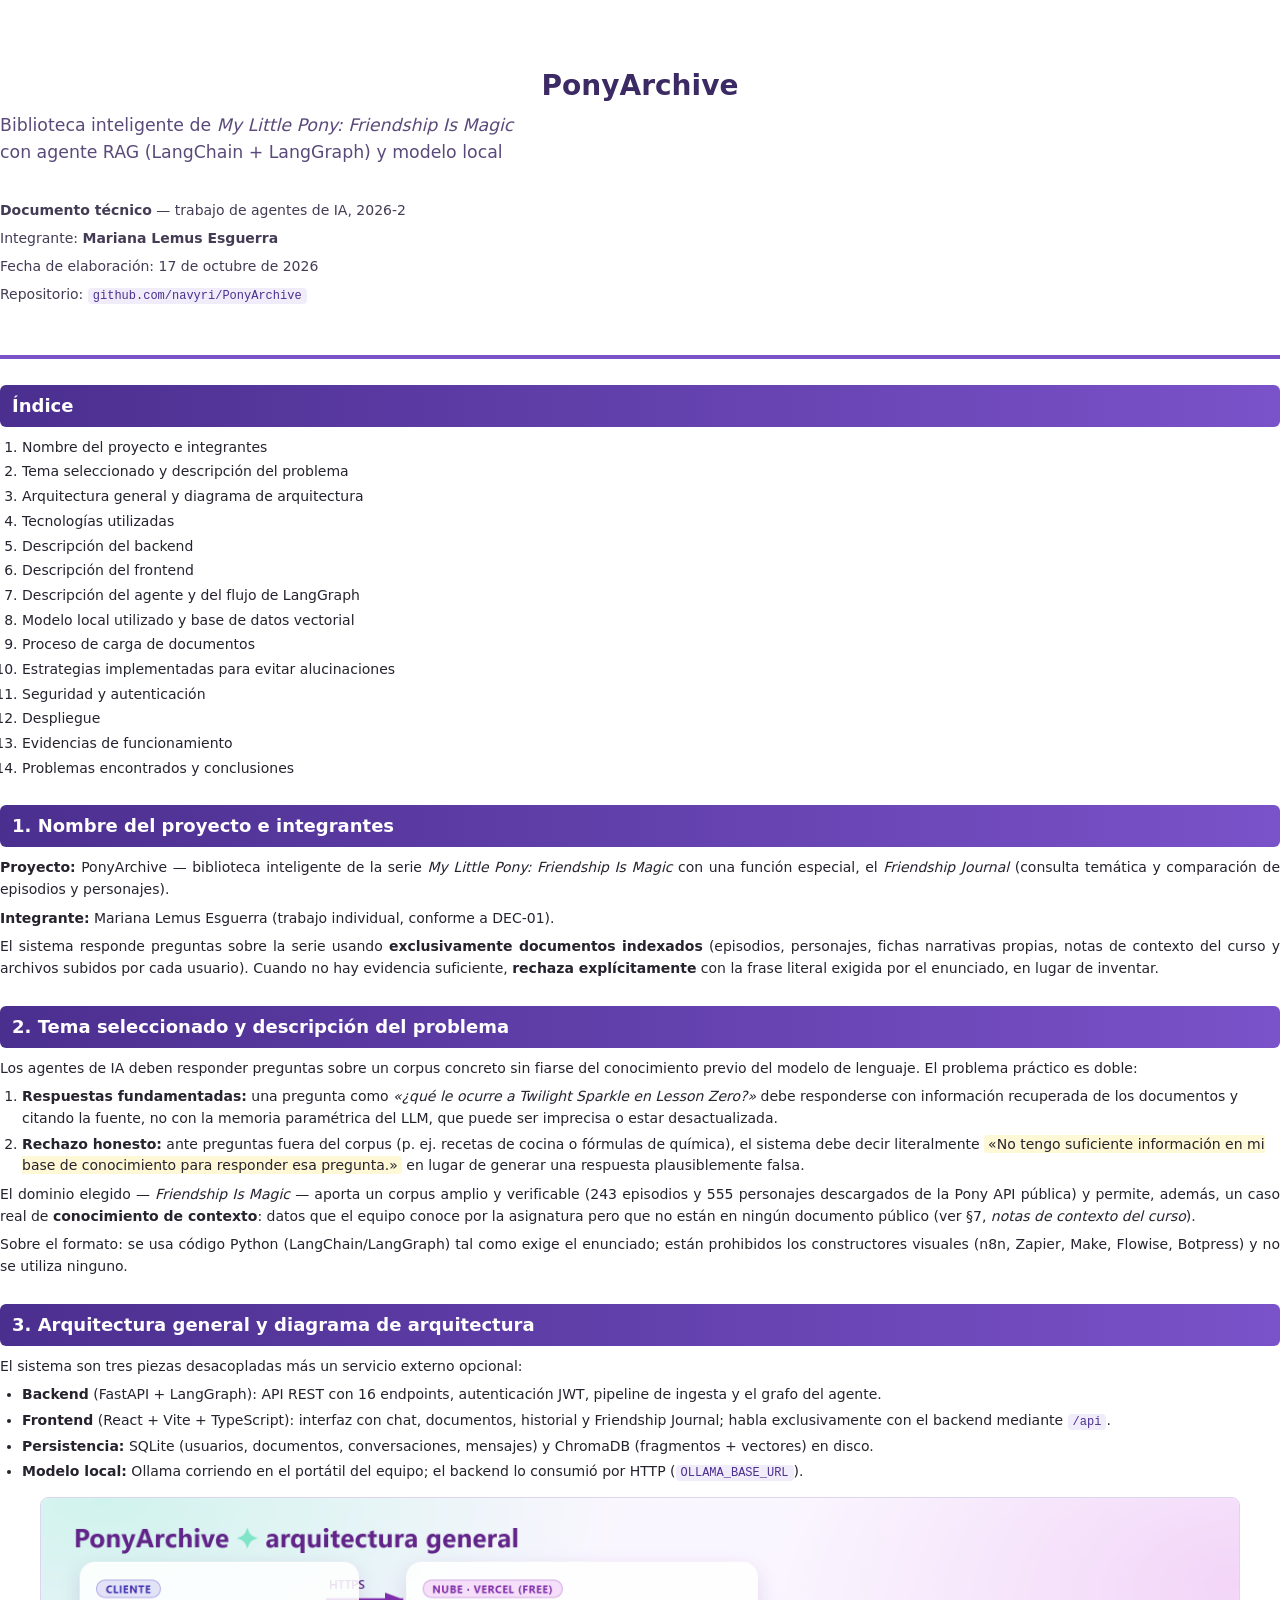
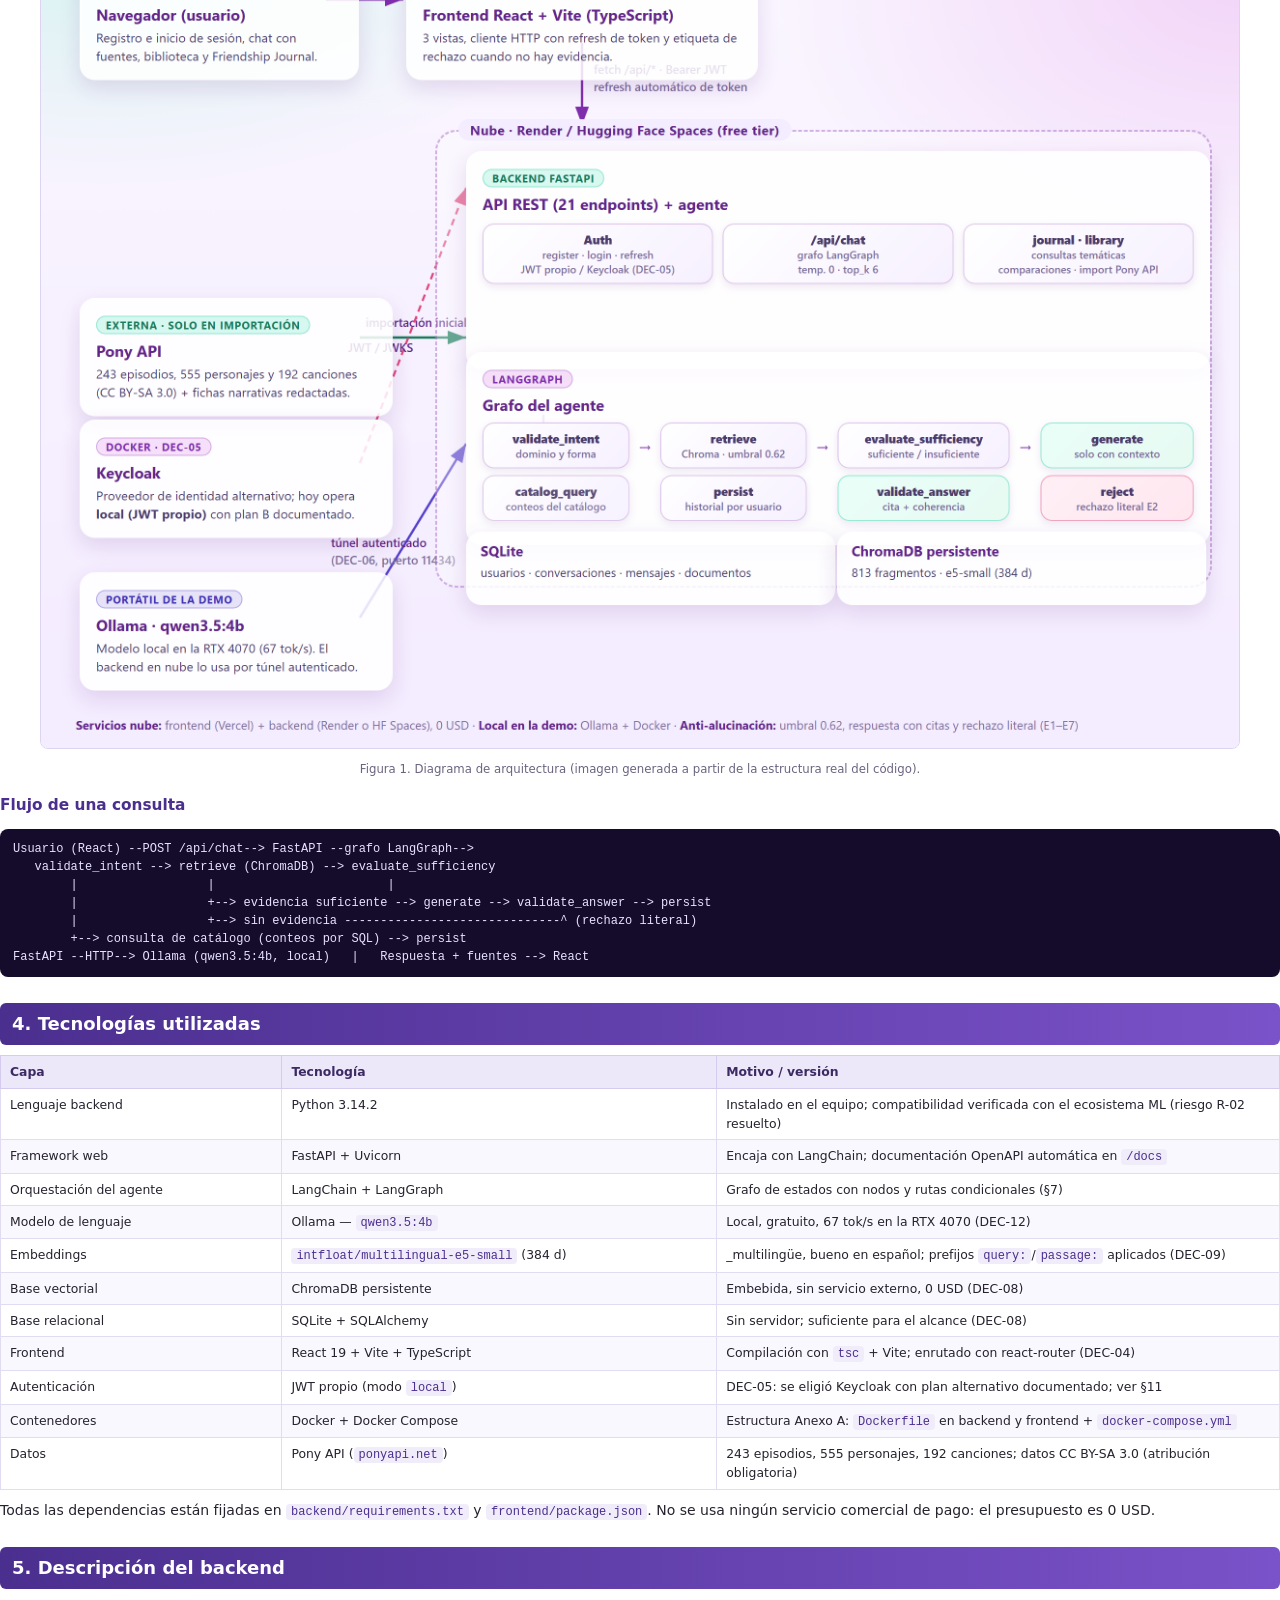
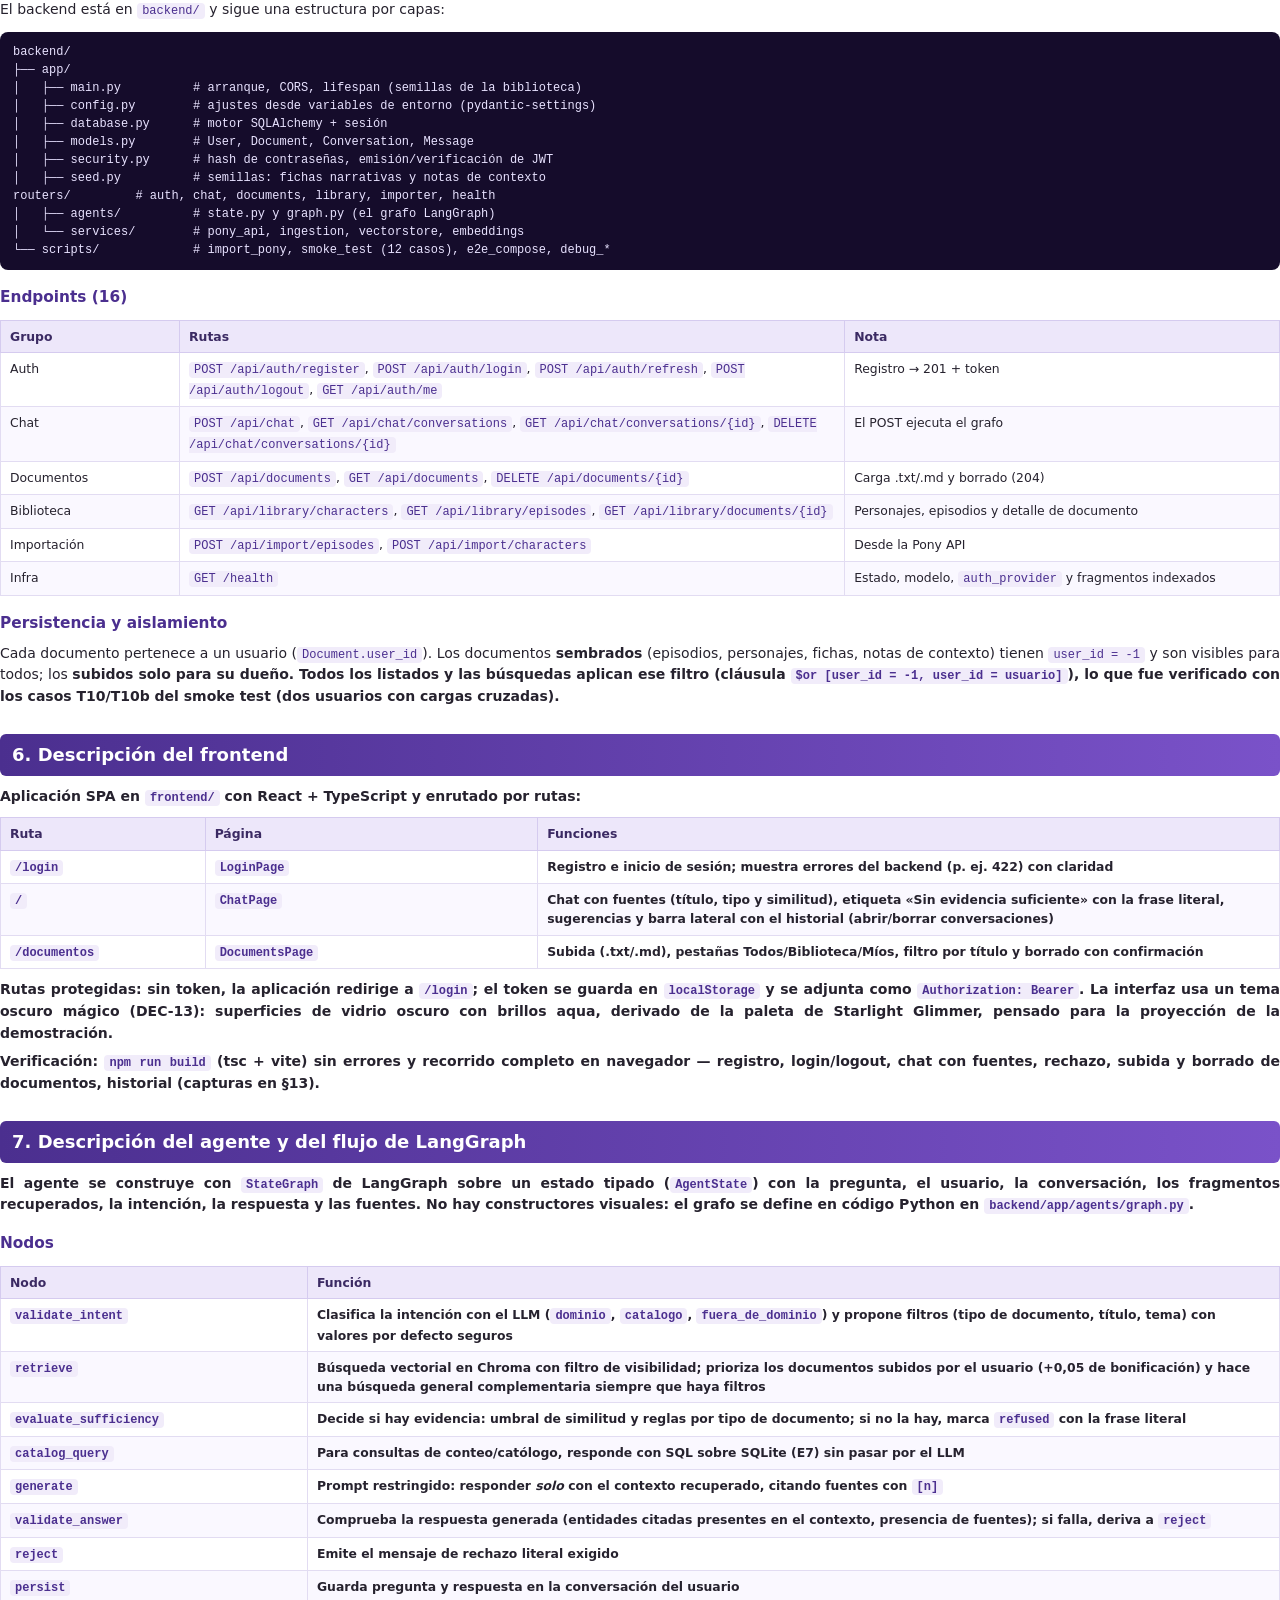
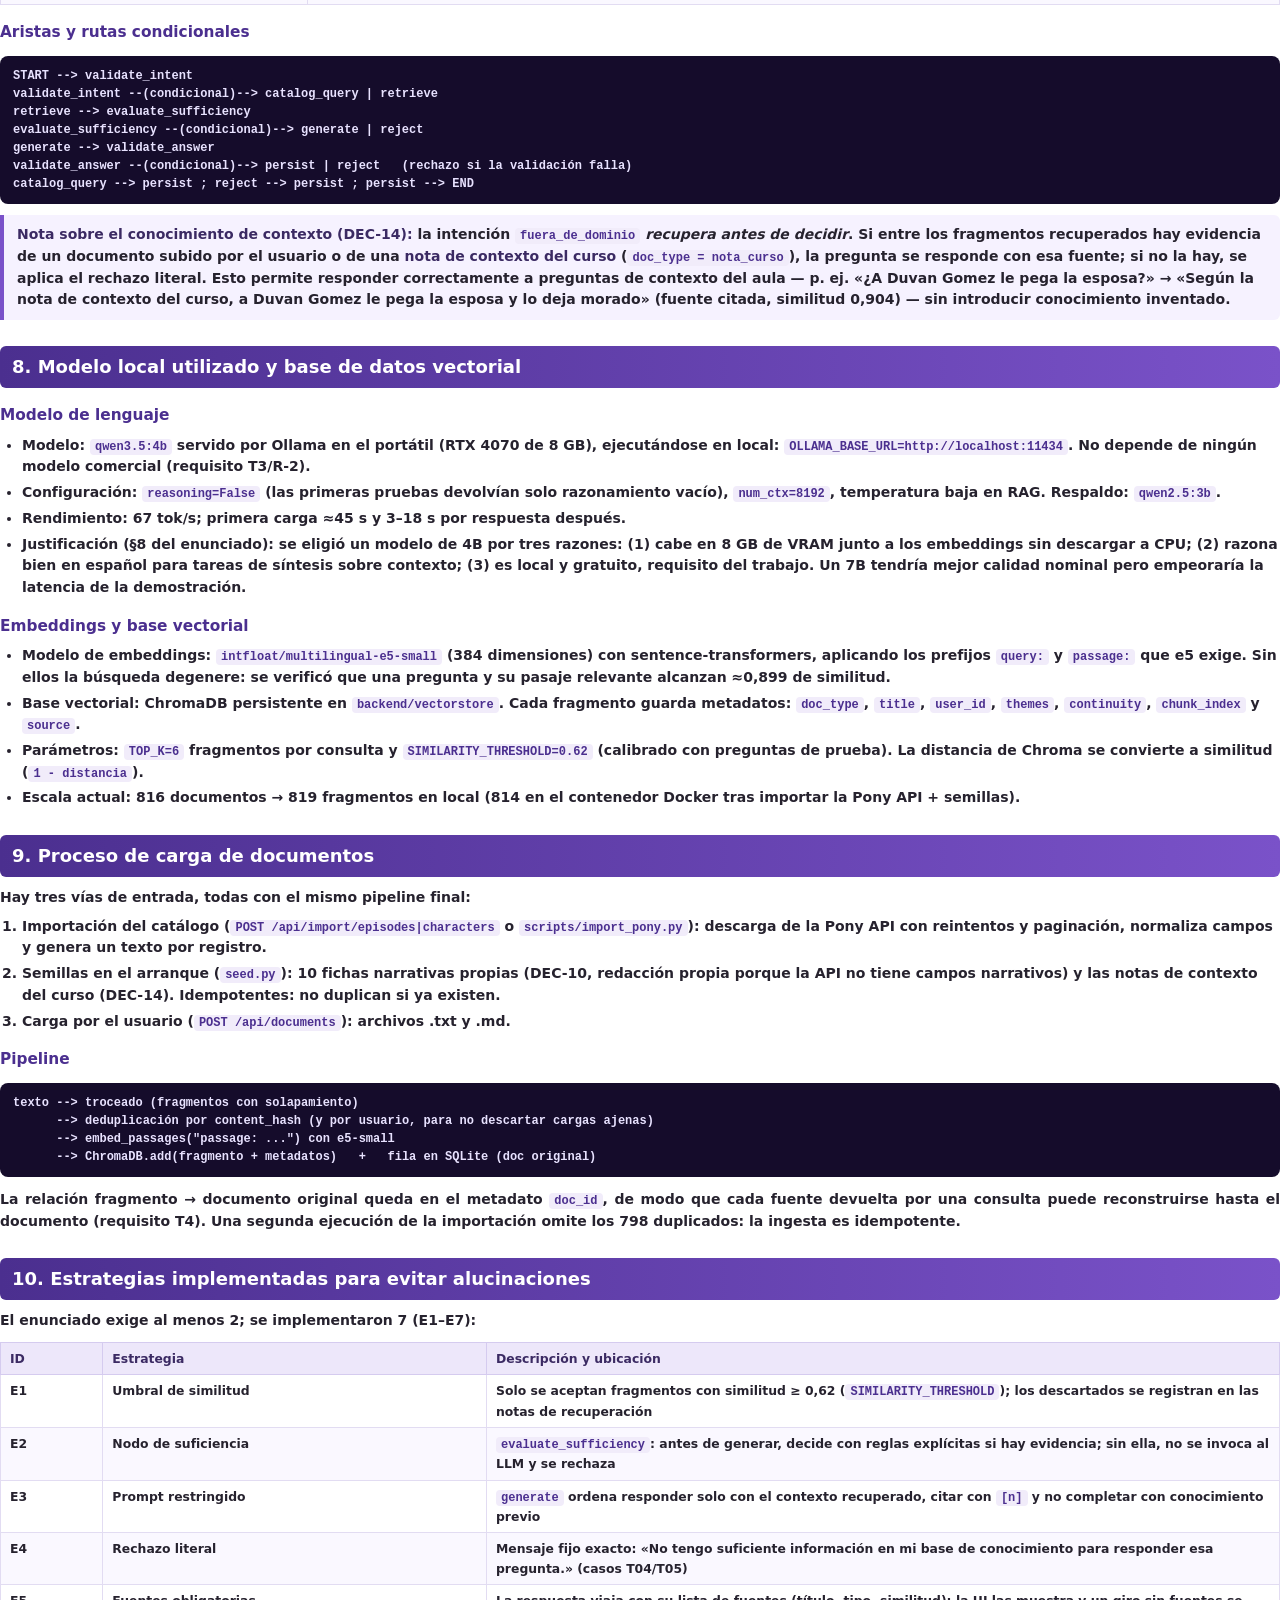
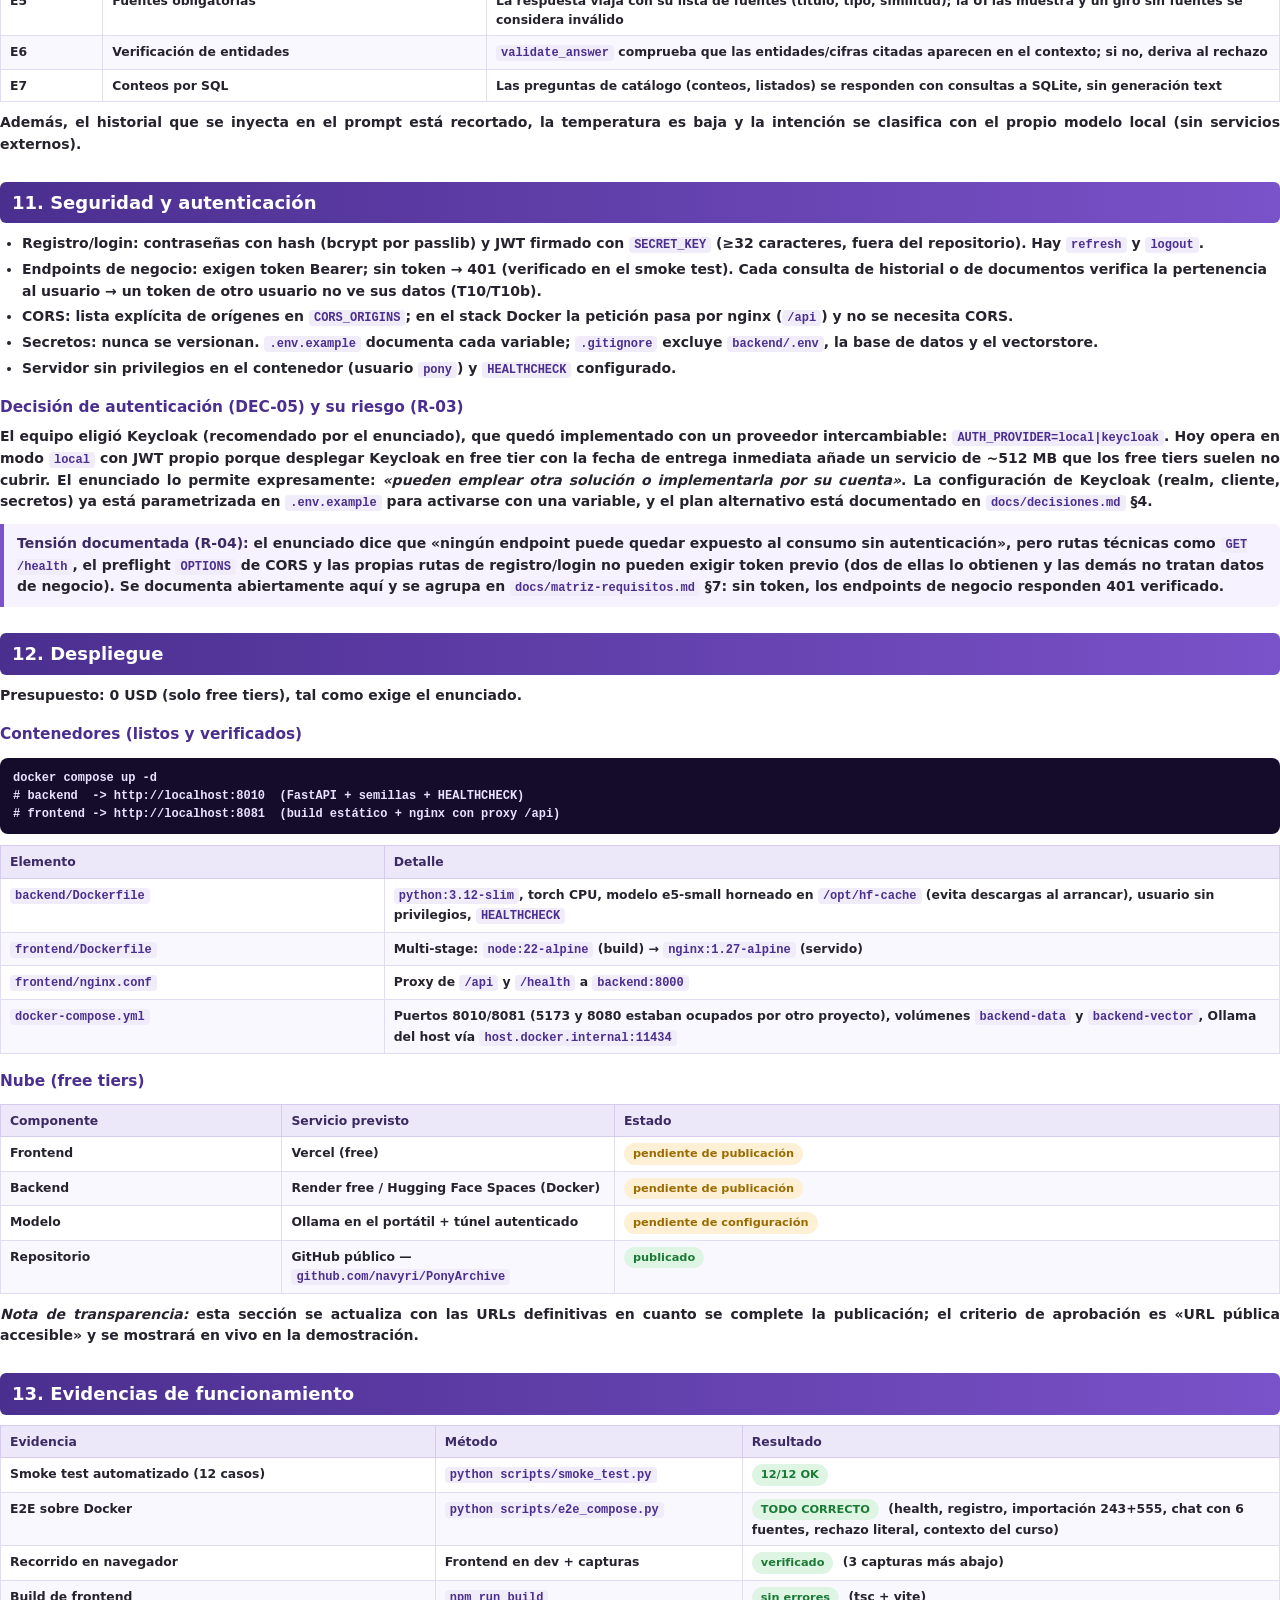
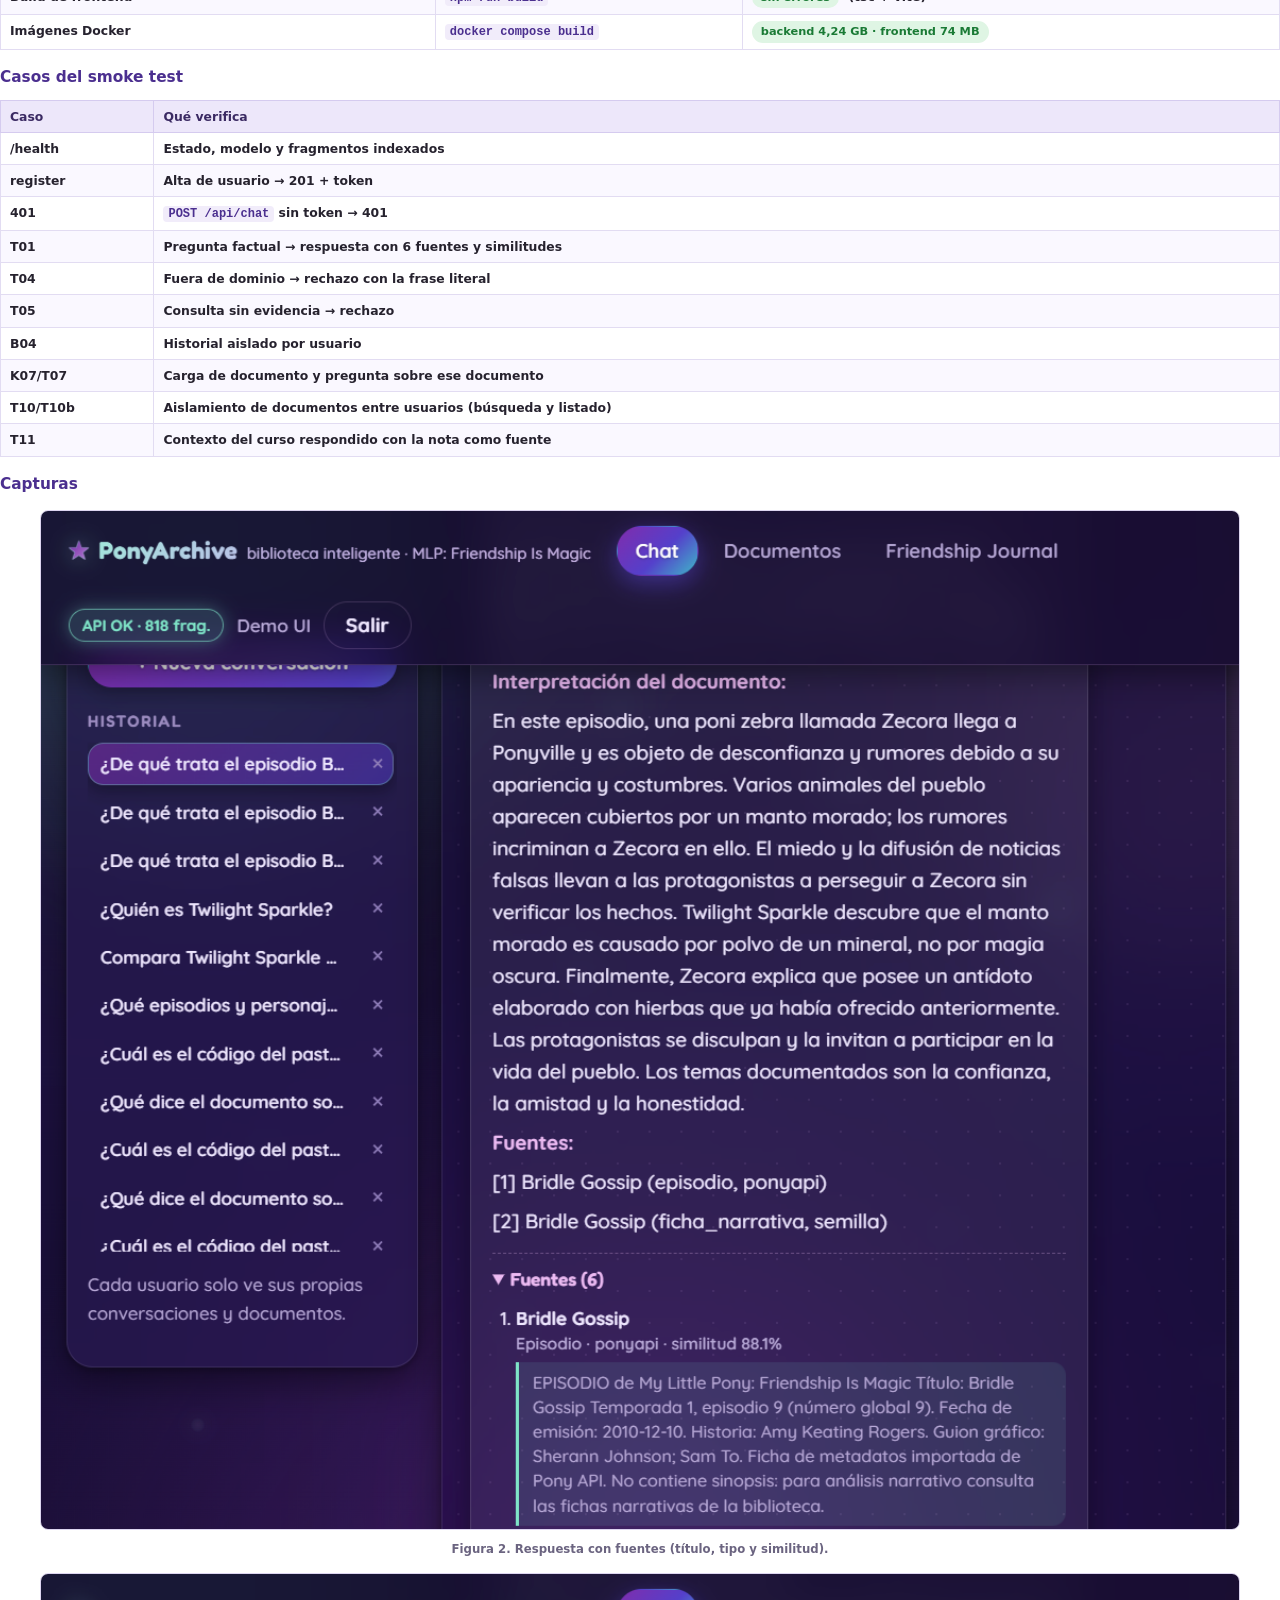
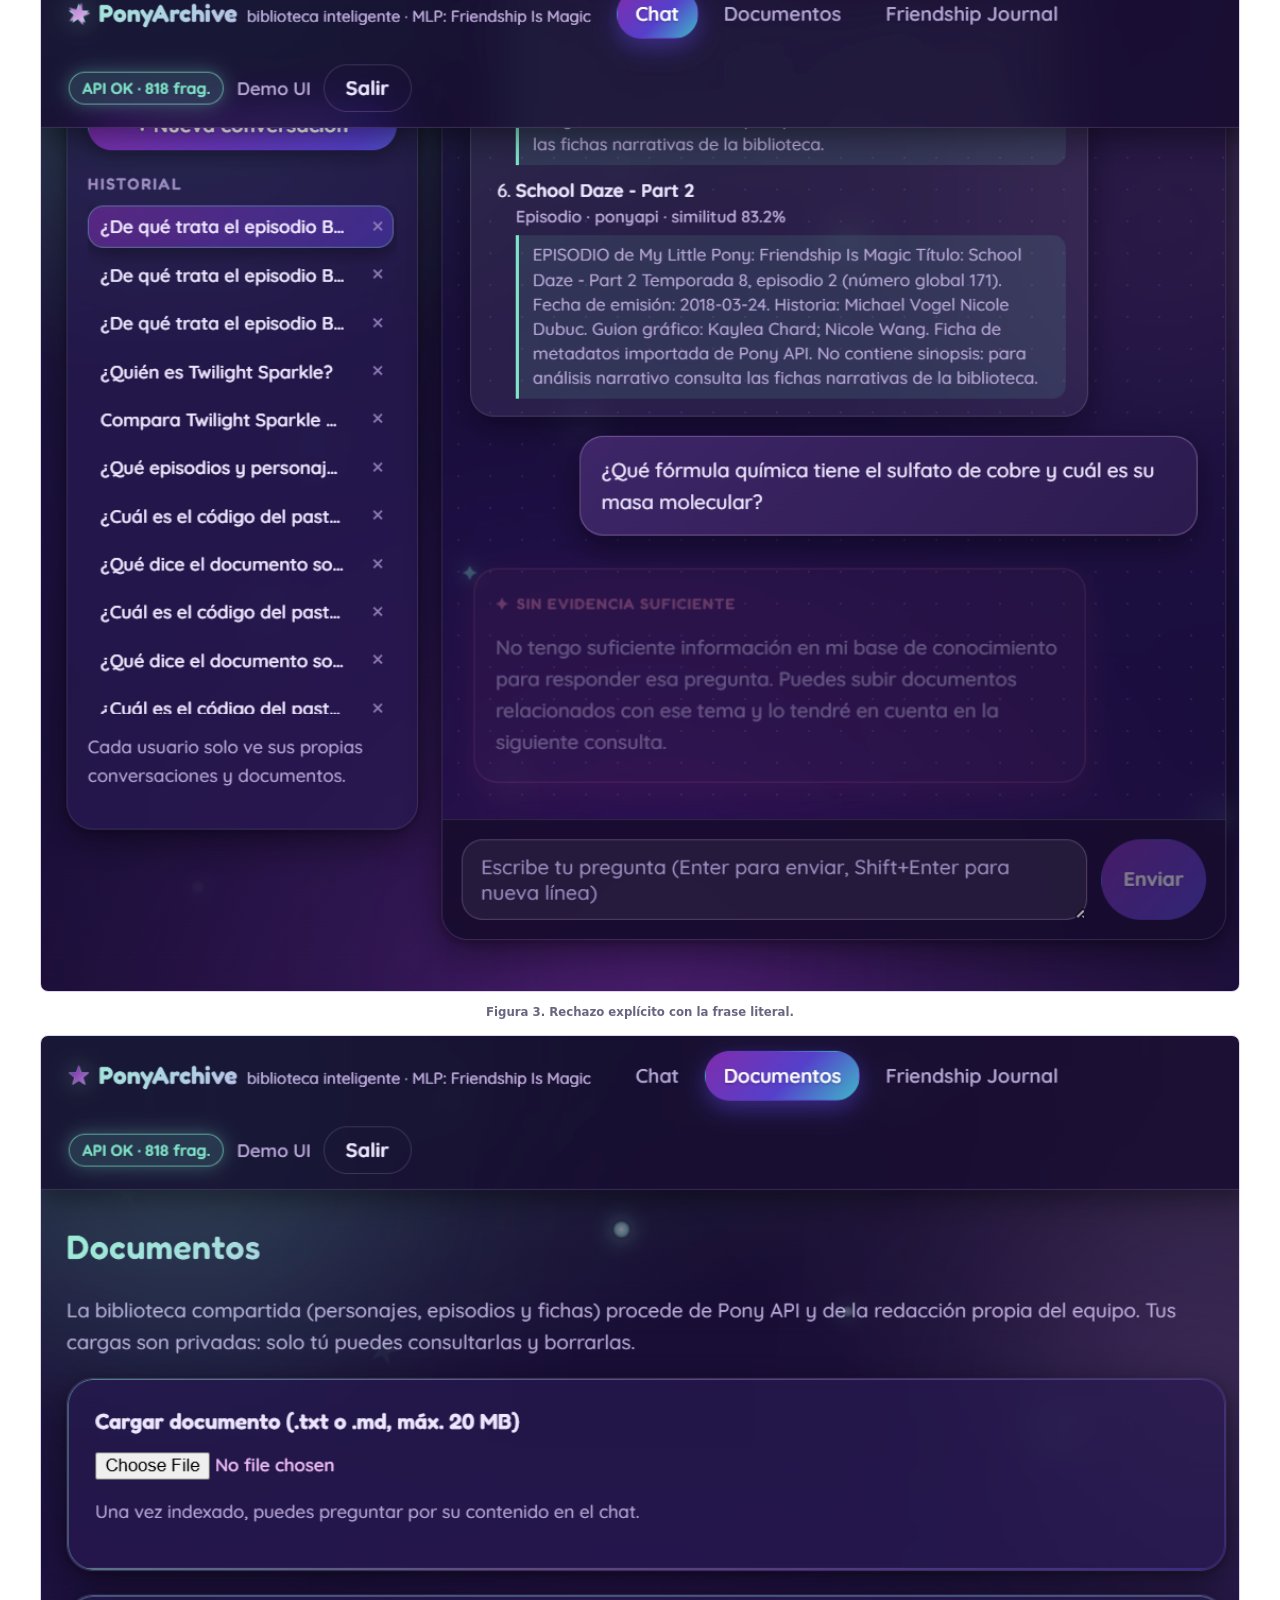
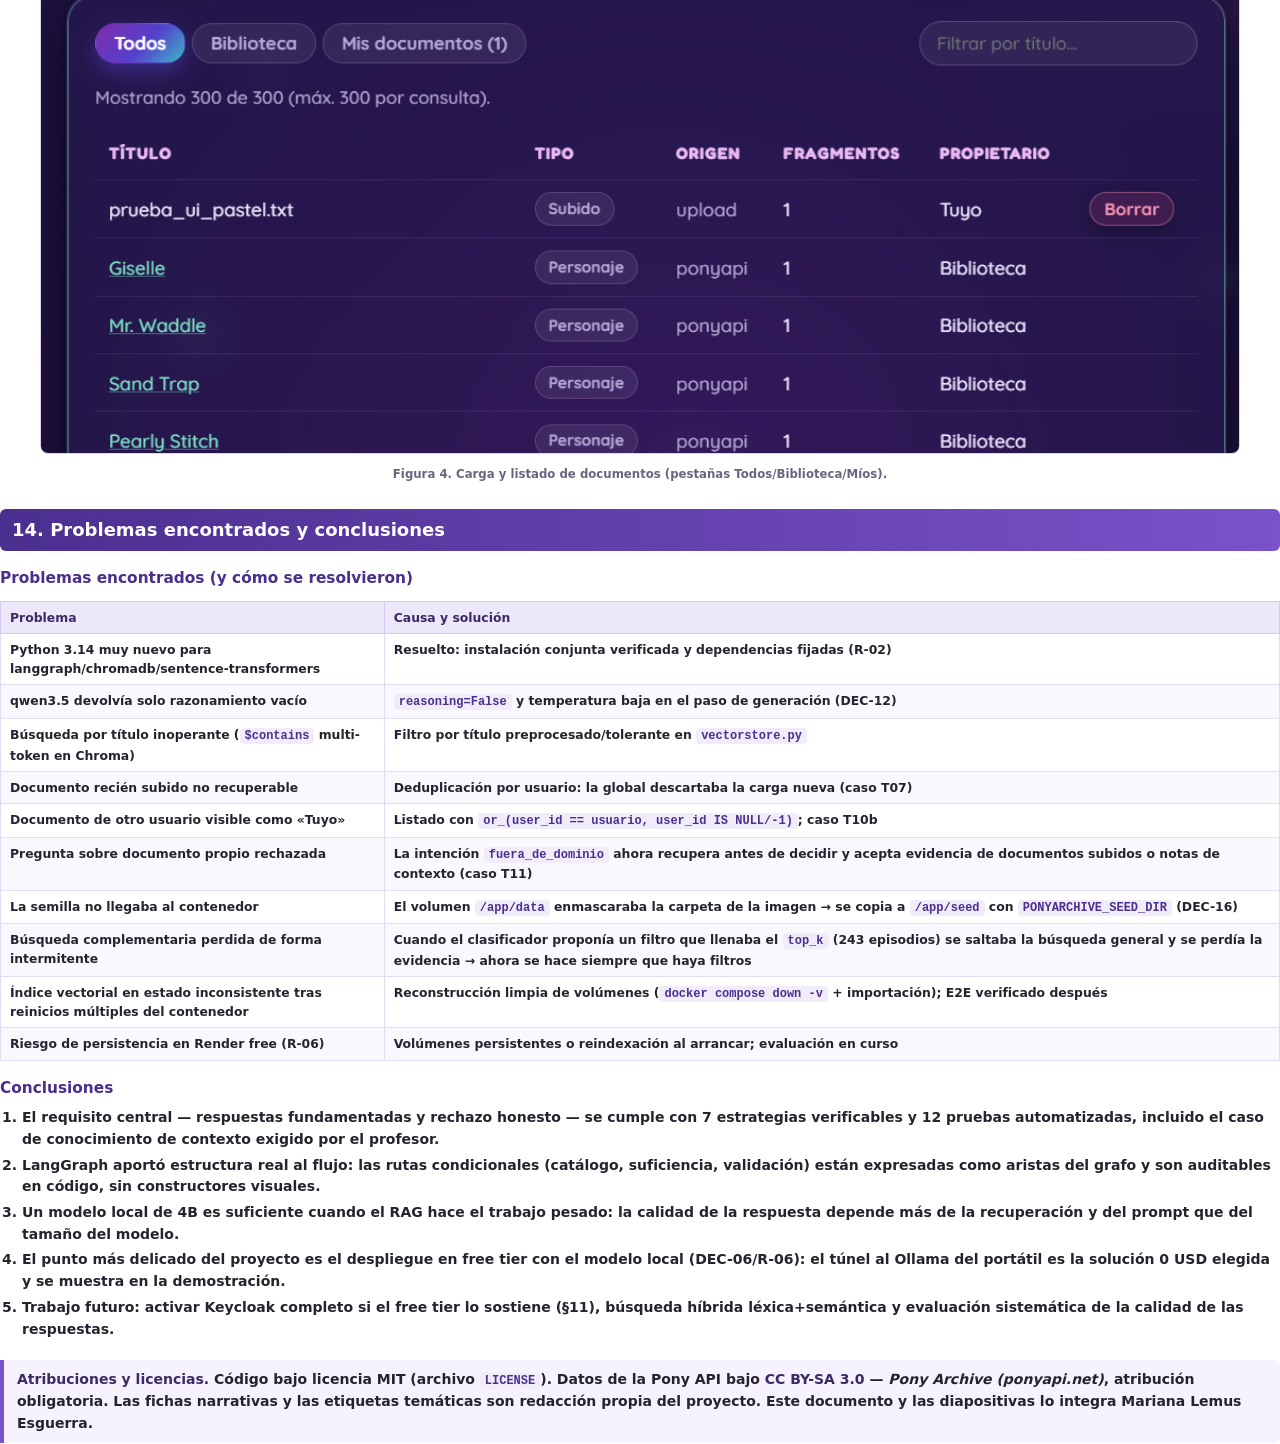
==== commit a51fa7b9: "Docs y despliegue: DEC-17/18/19, entregables regenerados y render.yaml" ====
--- a/docs/documento-tecnico.html
+++ b/docs/documento-tecnico.html
@@ -127,7 +127,7 @@
 <h2>3. Arquitectura general y diagrama de arquitectura</h2>
 <p>El sistema son tres piezas desacopladas más un servicio externo opcional:</p>
 <ul>
-  <li><strong>Backend</strong> (FastAPI + LangGraph): API REST con 21 endpoints, autenticación JWT,
+  <li><strong>Backend</strong> (FastAPI + LangGraph): API REST con 16 endpoints, autenticación JWT,
   pipeline de ingesta y el grafo del agente.</li>
   <li><strong>Frontend</strong> (React + Vite + TypeScript): interfaz con chat, documentos, historial y
   Friendship Journal; habla exclusivamente con el backend mediante <code>/api</code>.</li>
@@ -183,20 +183,19 @@
 │   ├── models.py        # User, Document, Conversation, Message
 │   ├── security.py      # hash de contraseñas, emisión/verificación de JWT
 │   ├── seed.py          # semillas: fichas narrativas y notas de contexto
-│   ├── routers/         # auth, chat, documents, library, journal, importer, health
+routers/         # auth, chat, documents, library, importer, health
 │   ├── agents/          # state.py y graph.py (el grafo LangGraph)
 │   └── services/        # pony_api, ingestion, vectorstore, embeddings
 └── scripts/             # import_pony, smoke_test (12 casos), e2e_compose, debug_*</code></pre>
 
-<h3>Endpoints (21)</h3>
+<h3>Endpoints (16)</h3>
 <table>
   <thead><tr><th style="width:14%">Grupo</th><th style="width:52%">Rutas</th><th>Nota</th></tr></thead>
   <tbody>
     <tr><td>Auth</td><td><code>POST /api/auth/register</code>, <code>POST /api/auth/login</code>, <code>POST /api/auth/refresh</code>, <code>POST /api/auth/logout</code>, <code>GET /api/auth/me</code></td><td>Registro → 201 + token</td></tr>
     <tr><td>Chat</td><td><code>POST /api/chat</code>, <code>GET /api/chat/conversations</code>, <code>GET /api/chat/conversations/{id}</code>, <code>DELETE /api/chat/conversations/{id}</code></td><td>El POST ejecuta el grafo</td></tr>
     <tr><td>Documentos</td><td><code>POST /api/documents</code>, <code>GET /api/documents</code>, <code>DELETE /api/documents/{id}</code></td><td>Carga .txt/.md y borrado (204)</td></tr>
-    <tr><td>Biblioteca</td><td><code>GET /api/library</code>, <code>GET /api/library/documents/{id}</code></td><td>Filtros por tipo, título y tema</td></tr>
-    <tr><td>Journal</td><td><code>GET /api/journal/themes</code>, <code>POST /api/journal/query</code>, <code>POST /api/journal/compare</code>, <code>GET /api/journal/characters</code>, <code>GET /api/journal/episodes</code></td><td>Friendship Journal</td></tr>
+    <tr><td>Biblioteca</td><td><code>GET /api/library/characters</code>, <code>GET /api/library/episodes</code>, <code>GET /api/library/documents/{id}</code></td><td>Personajes, episodios y detalle de documento</td></tr>
     <tr><td>Importación</td><td><code>POST /api/import/episodes</code>, <code>POST /api/import/characters</code></td><td>Desde la Pony API</td></tr>
     <tr><td>Infra</td><td><code>GET /health</code></td><td>Estado, modelo, <code>auth_provider</code> y fragmentos indexados</td></tr>
   </tbody>
@@ -218,7 +217,6 @@
     <tr><td><code>/login</code></td><td><code>LoginPage</code></td><td>Registro e inicio de sesión; muestra errores del backend (p. ej. 422) con claridad</td></tr>
     <tr><td><code>/</code></td><td><code>ChatPage</code></td><td>Chat con fuentes (título, tipo y similitud), etiqueta «Sin evidencia suficiente» con la frase literal, sugerencias y barra lateral con el historial (abrir/borrar conversaciones)</td></tr>
     <tr><td><code>/documentos</code></td><td><code>DocumentsPage</code></td><td>Subida (.txt/.md), pestañas Todos/Biblioteca/Míos, filtro por título y borrado con confirmación</td></tr>
-    <tr><td><code>/journal</code></td><td><code>JournalPage</code></td><td>Friendship Journal: temas disponibles, consulta temática y comparación de episodios/personajes</td></tr>
   </tbody>
 </table>
 <p>Rutas protegidas: sin token, la aplicación redirige a <code>/login</code>; el token se guarda en
@@ -227,7 +225,7 @@
 paleta de Starlight Glimmer, pensado para la proyección de la demostración.</p>
 <p><strong>Verificación:</strong> <code>npm run build</code> (tsc + vite) sin errores y recorrido completo
 en navegador — registro, login/logout, chat con fuentes, rechazo, subida y borrado de documentos,
-historial y Journal (capturas en §13).</p>
+historial (capturas en §13).</p>
 
 <!-- ═════════ 7 ═════════ -->
 <h2 class="page-break">7. Descripción del agente y del flujo de LangGraph</h2>
@@ -411,8 +409,8 @@
   <thead><tr><th style="width:34%">Evidencia</th><th style="width:24%">Método</th><th>Resultado</th></tr></thead>
   <tbody>
     <tr><td>Smoke test automatizado (12 casos)</td><td><code>python scripts/smoke_test.py</code></td><td><span class="badge ok">12/12 OK</span></td></tr>
-    <tr><td>E2E sobre Docker</td><td><code>python scripts/e2e_compose.py</code></td><td><span class="badge ok">TODO CORRECTO</span> (health, registro, importación 243+555, chat con 6 fuentes, rechazo literal, journal, contexto del curso)</td></tr>
-    <tr><td>Recorrido en navegador</td><td>Frontend en dev + capturas</td><td><span class="badge ok">verificado</span> (4 capturas más abajo)</td></tr>
+    <tr><td>E2E sobre Docker</td><td><code>python scripts/e2e_compose.py</code></td><td><span class="badge ok">TODO CORRECTO</span> (health, registro, importación 243+555, chat con 6 fuentes, rechazo literal, contexto del curso)</td></tr>
+    <tr><td>Recorrido en navegador</td><td>Frontend en dev + capturas</td><td><span class="badge ok">verificado</span> (3 capturas más abajo)</td></tr>
     <tr><td>Build de frontend</td><td><code>npm run build</code></td><td><span class="badge ok">sin errores</span> (tsc + vite)</td></tr>
     <tr><td>Imágenes Docker</td><td><code>docker compose build</code></td><td><span class="badge ok">backend 4,24 GB · frontend 74 MB</span></td></tr>
   </tbody>
@@ -442,8 +440,6 @@
 <div class="caption">Figura 3. Rechazo explícito con la frase literal.</div></figure>
 <figure><img class="fig" src="capturas/documentos.png" alt="Gestión de documentos">
 <div class="caption">Figura 4. Carga y listado de documentos (pestañas Todos/Biblioteca/Míos).</div></figure>
-<figure><img class="fig" src="capturas/journal.png" alt="Friendship Journal">
-<div class="caption">Figura 5. Friendship Journal: consulta temática con fuentes.</div></figure>
 
 <!-- ═════════ 14 ═════════ -->
 <h2 class="page-break">14. Problemas encontrados y conclusiones</h2>
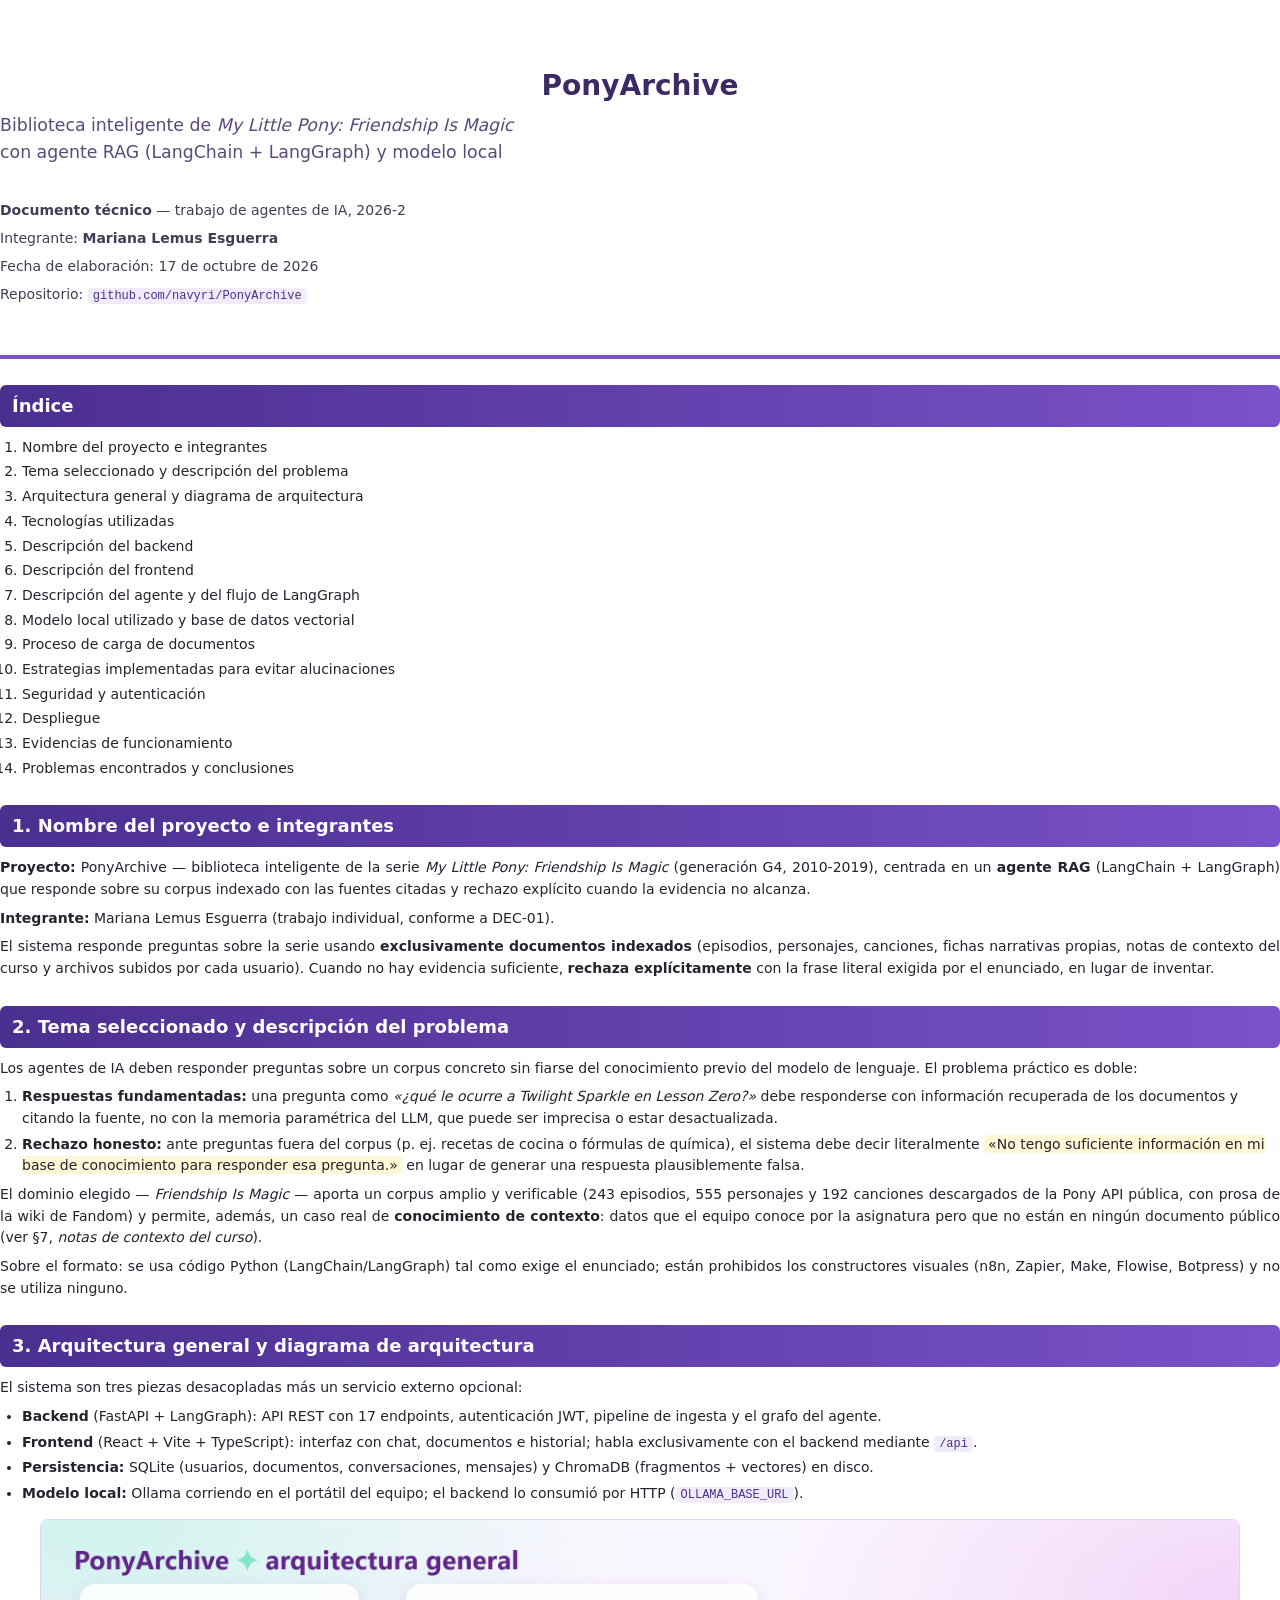
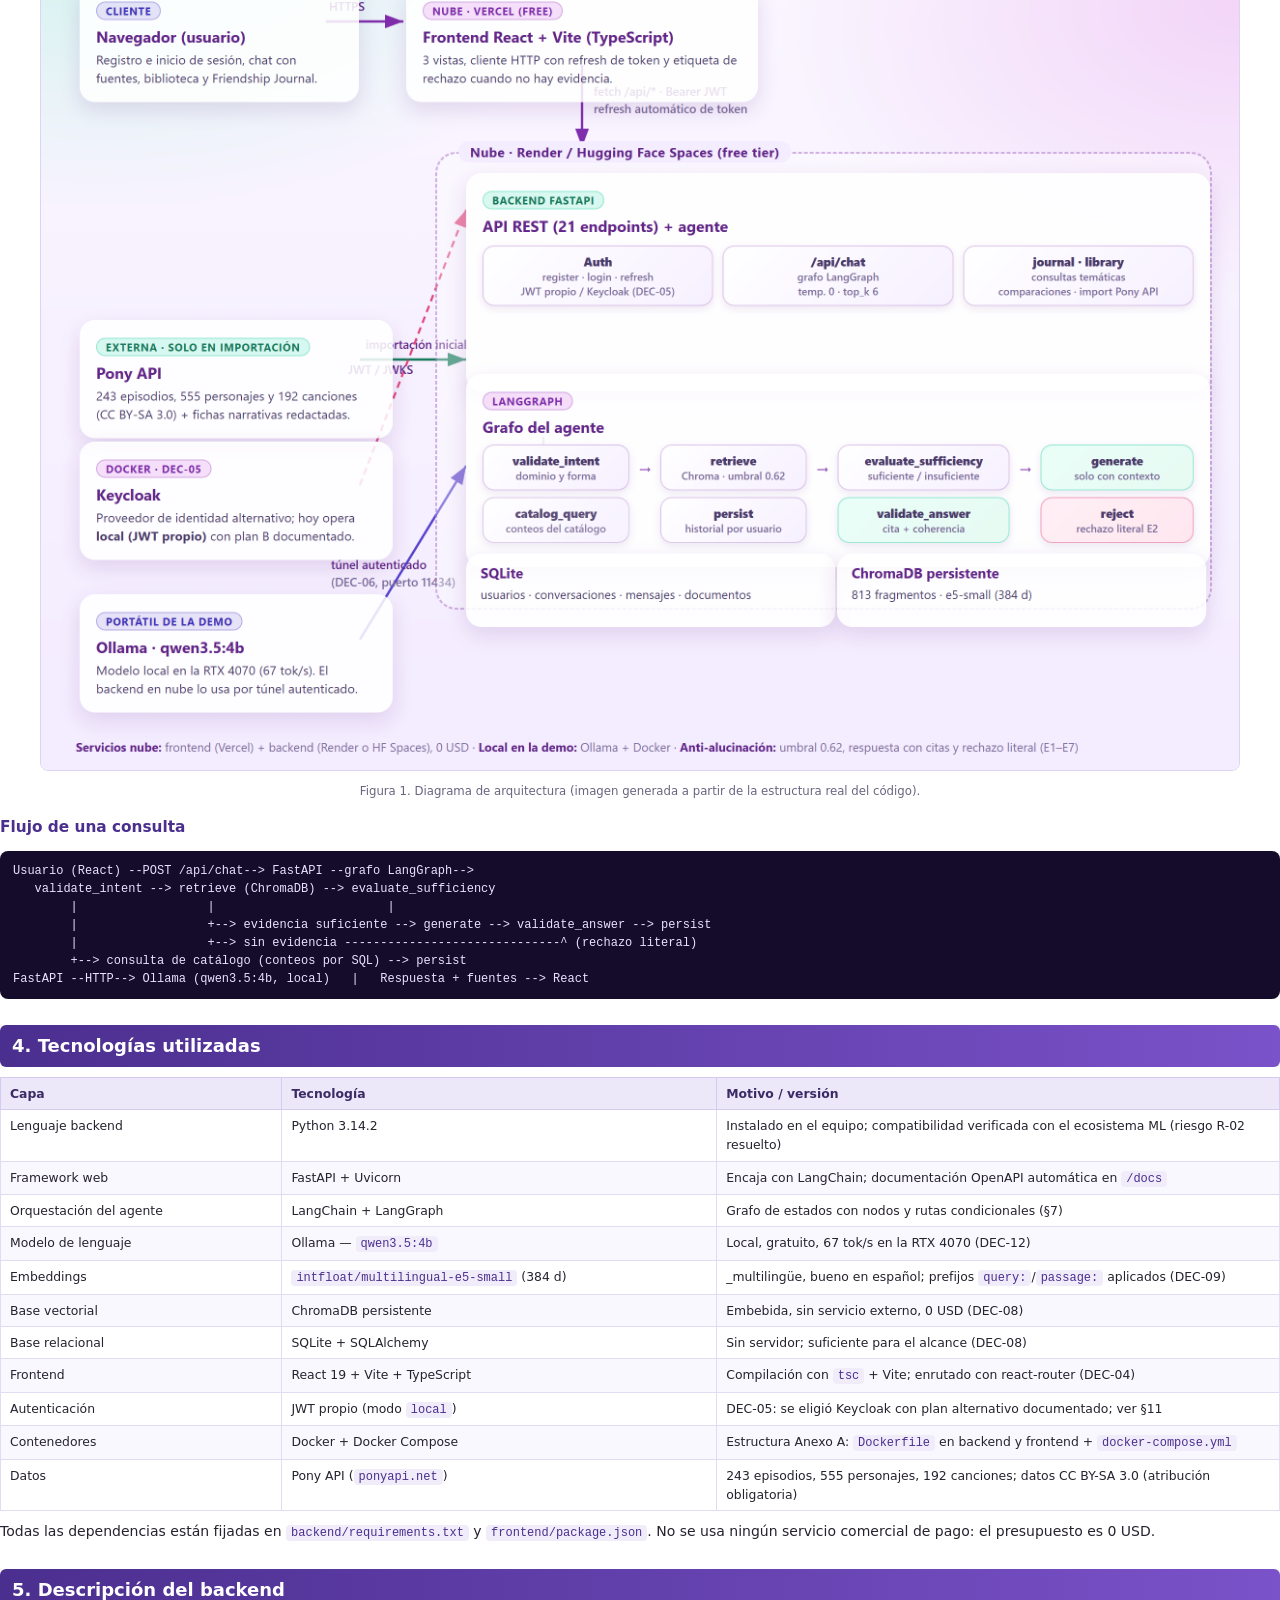
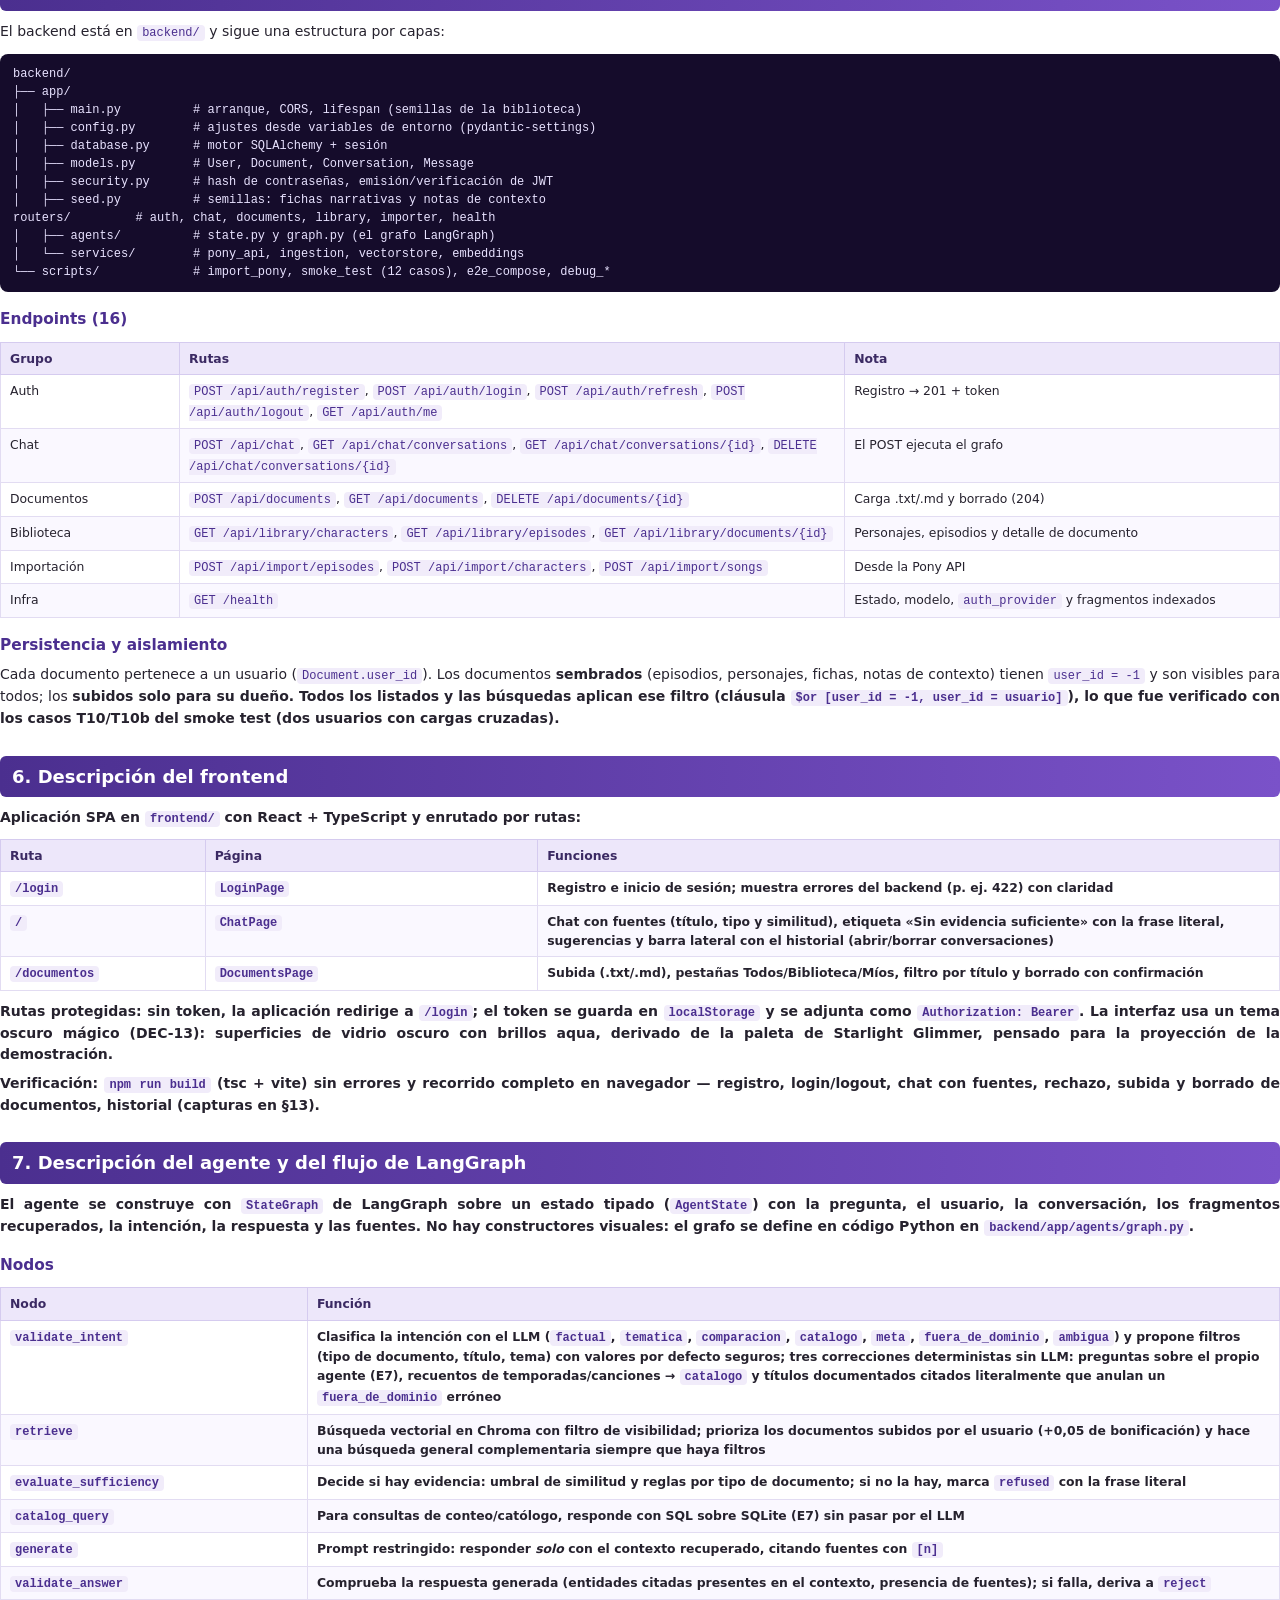
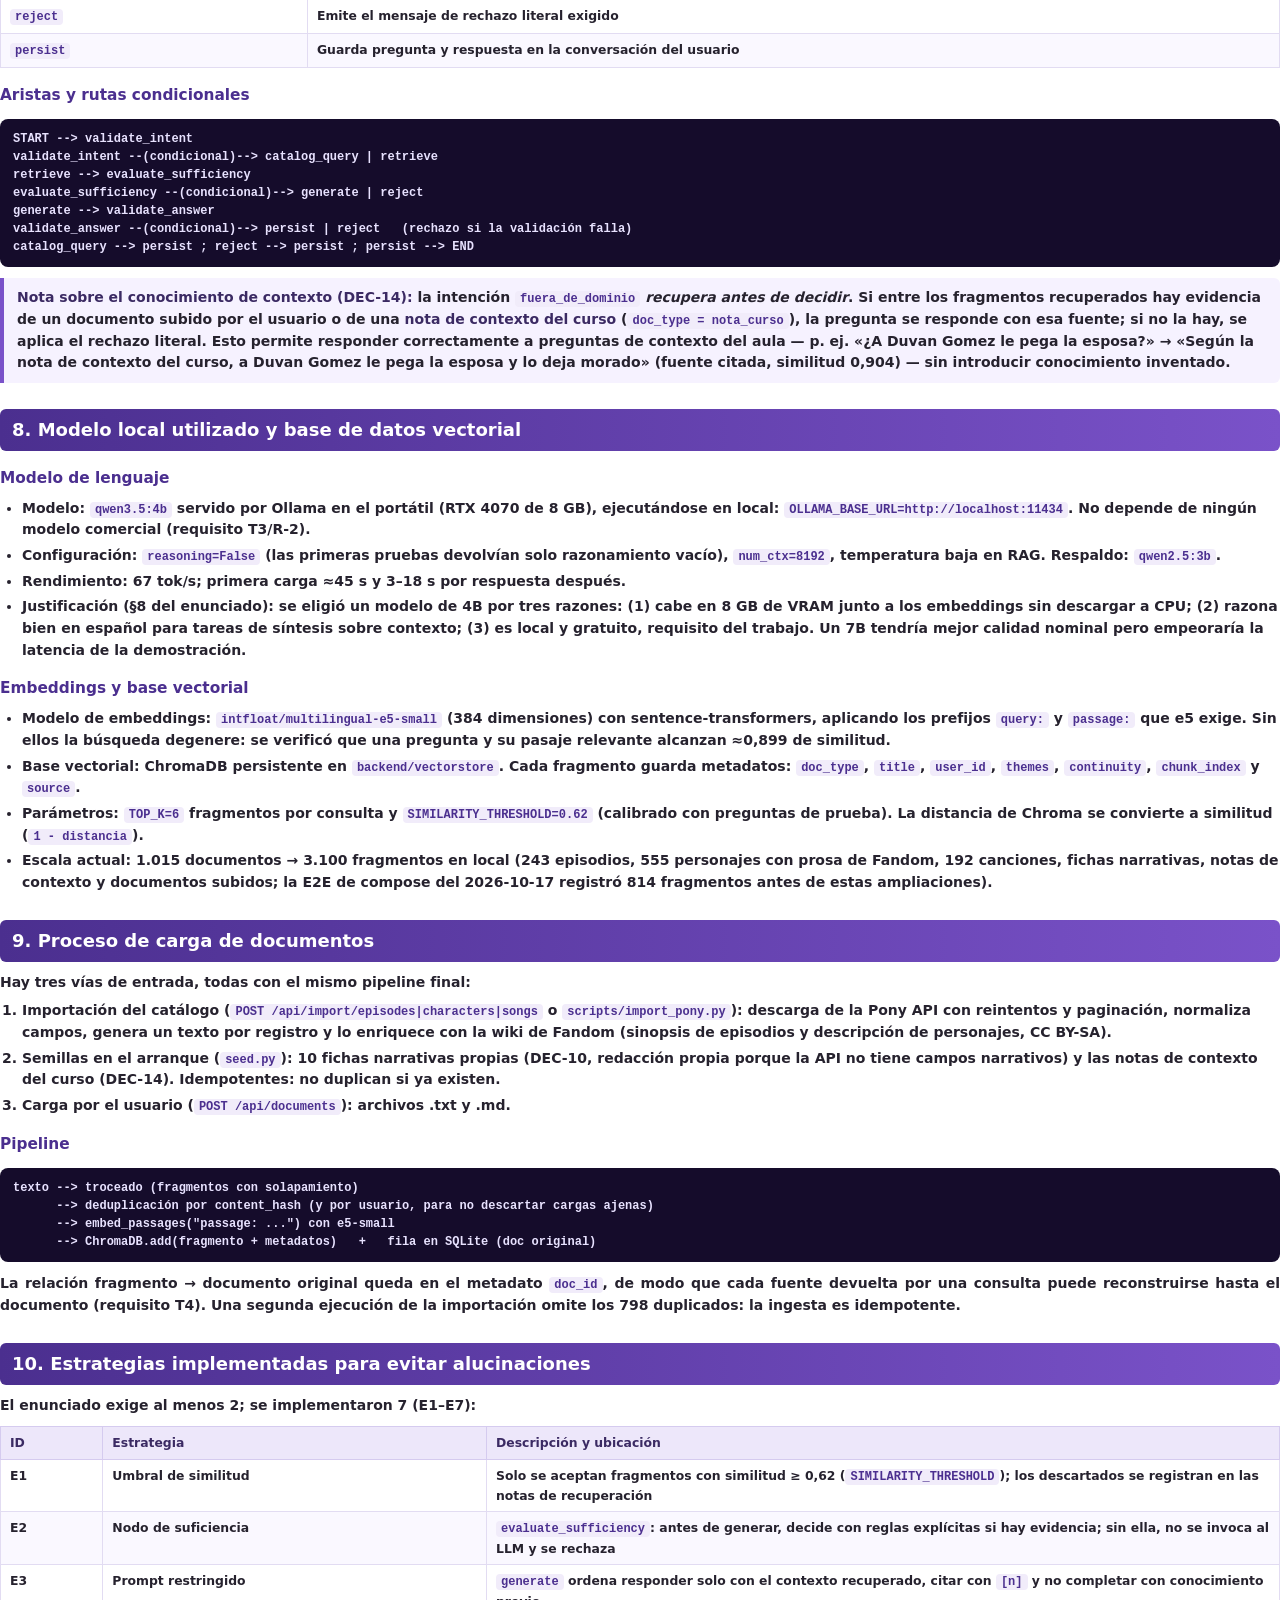
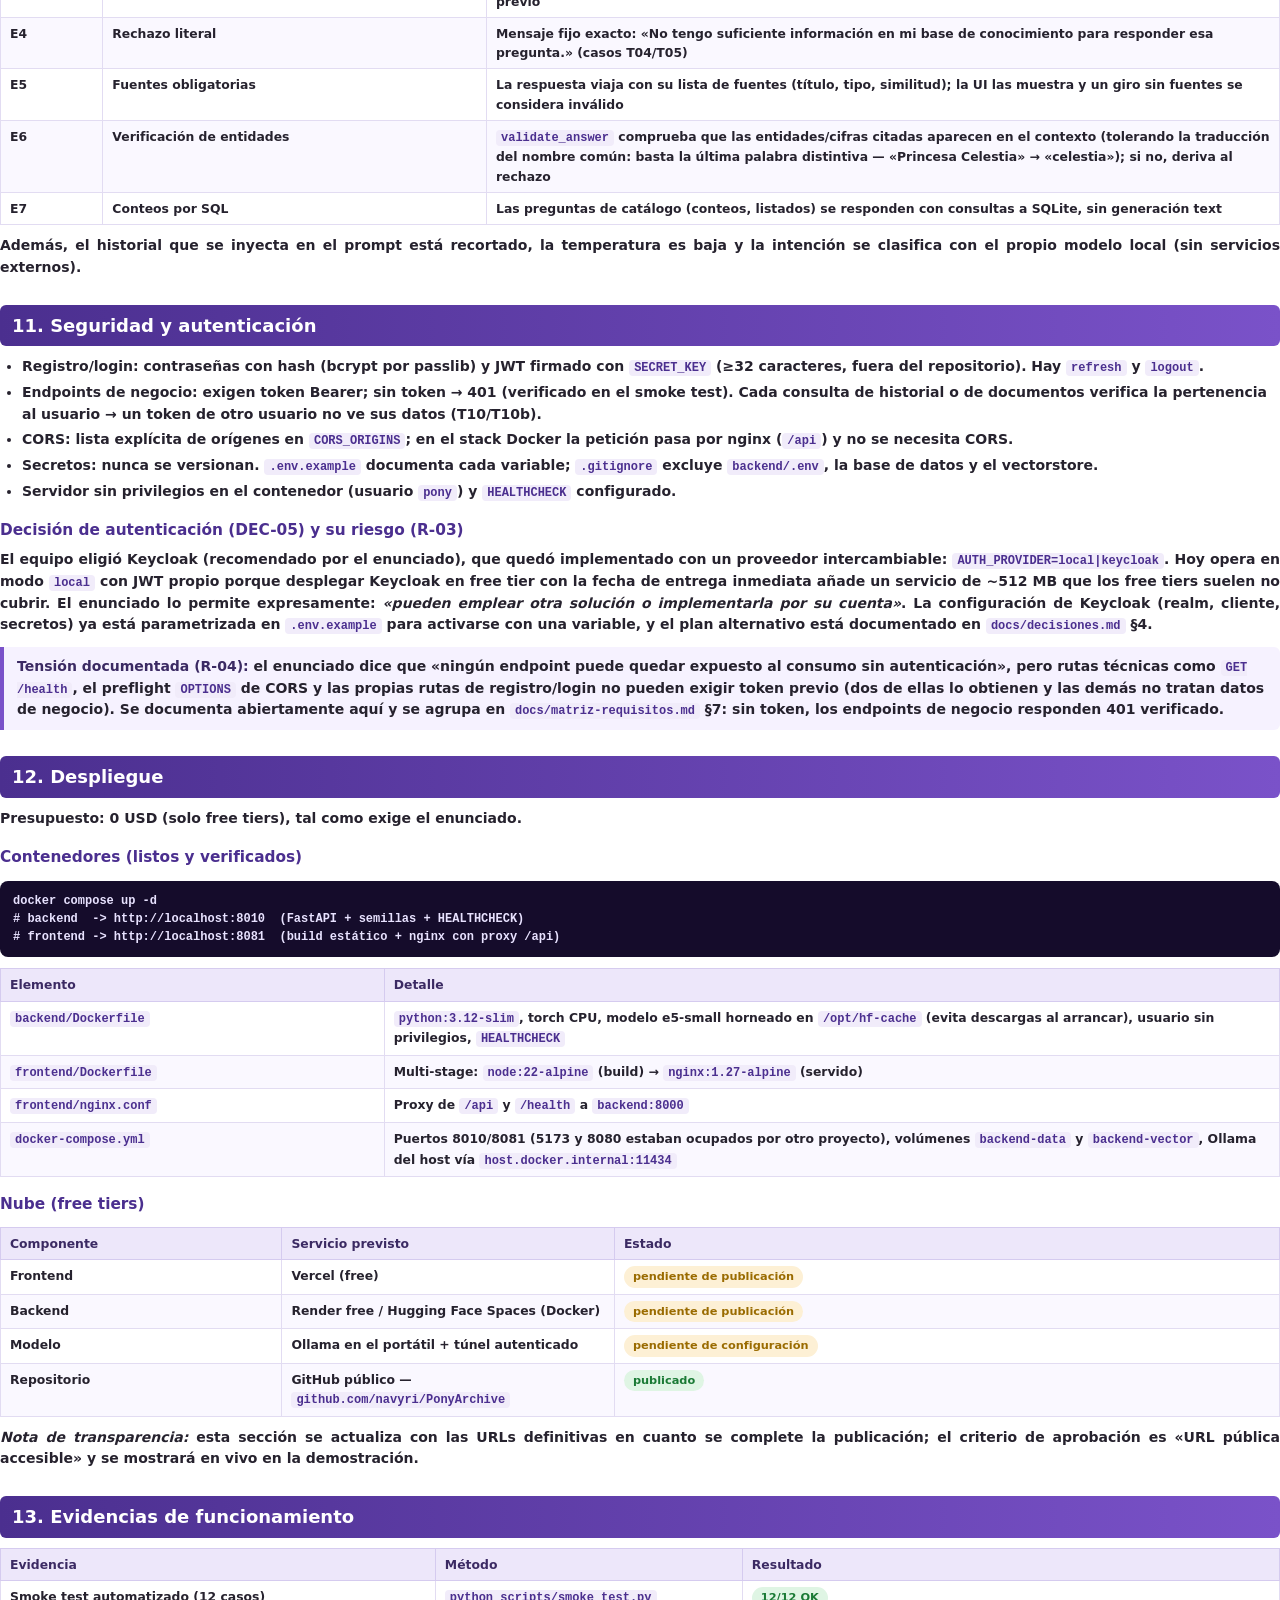
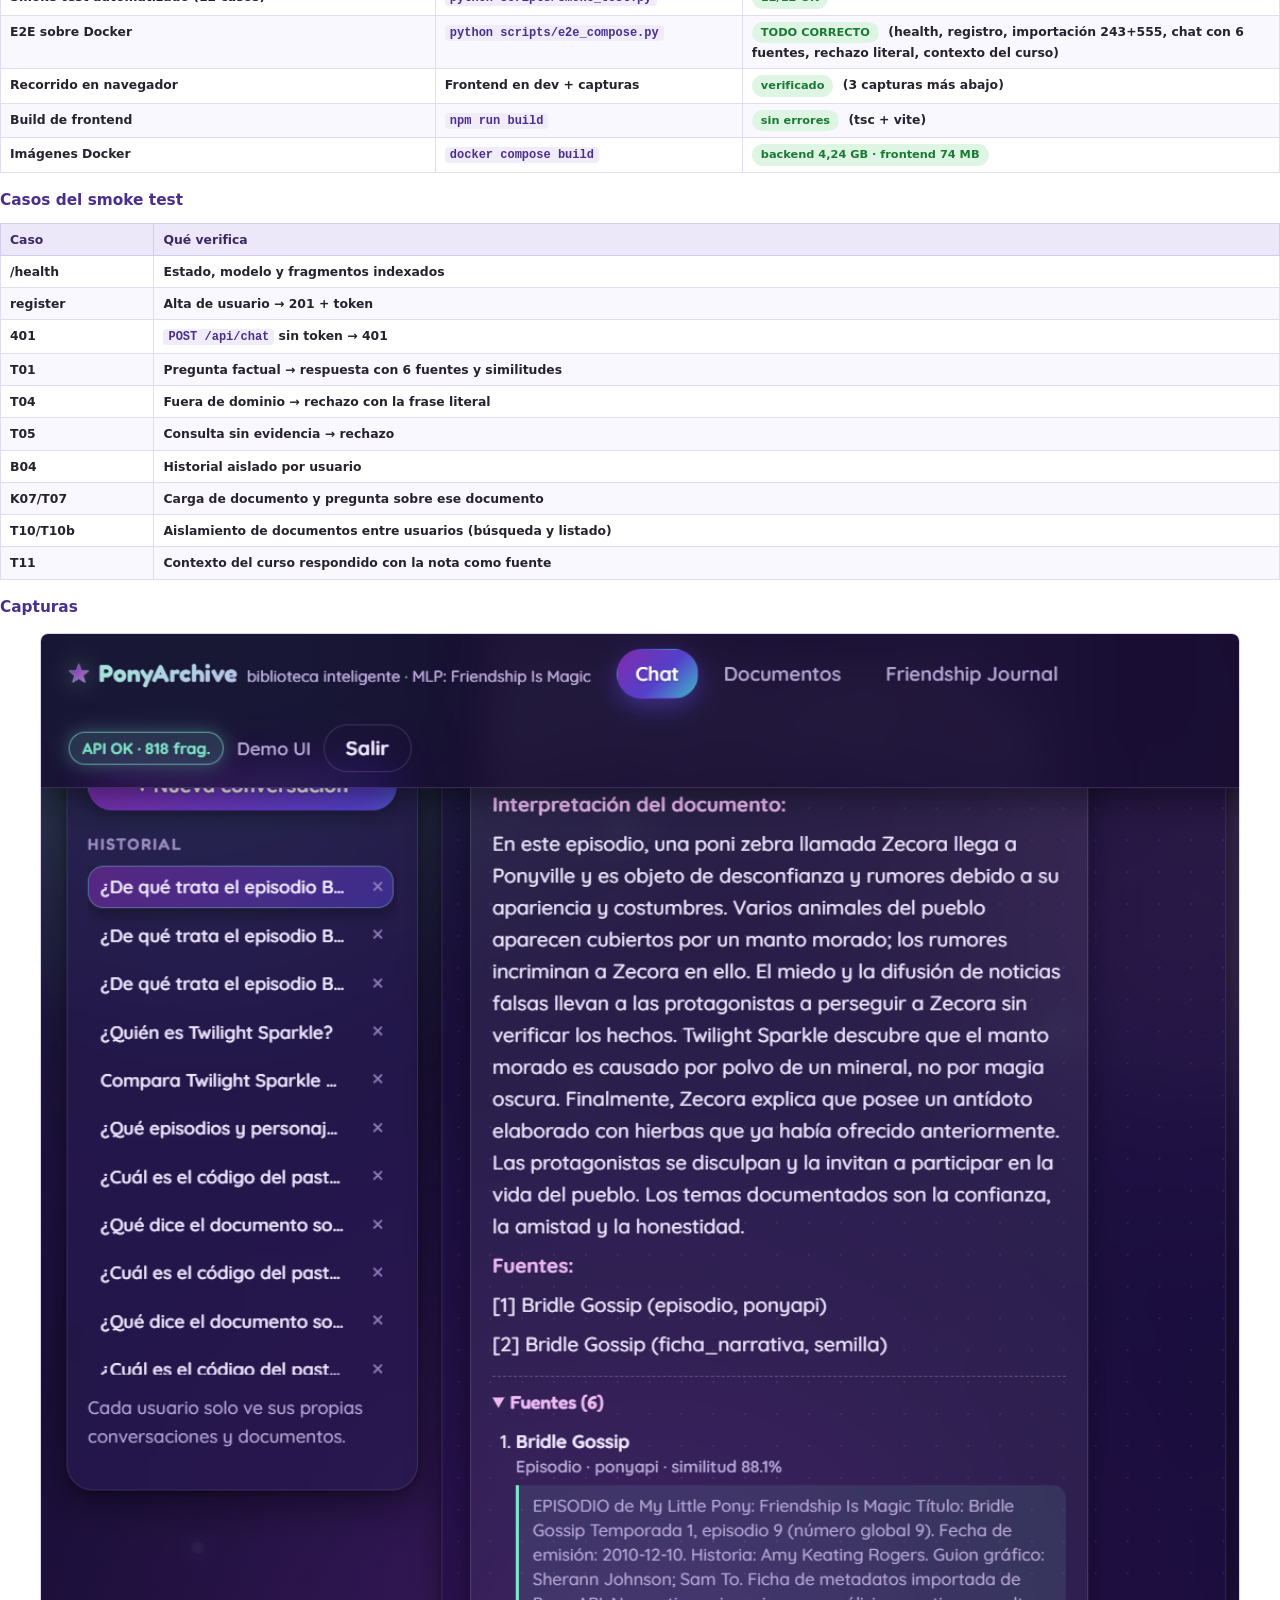
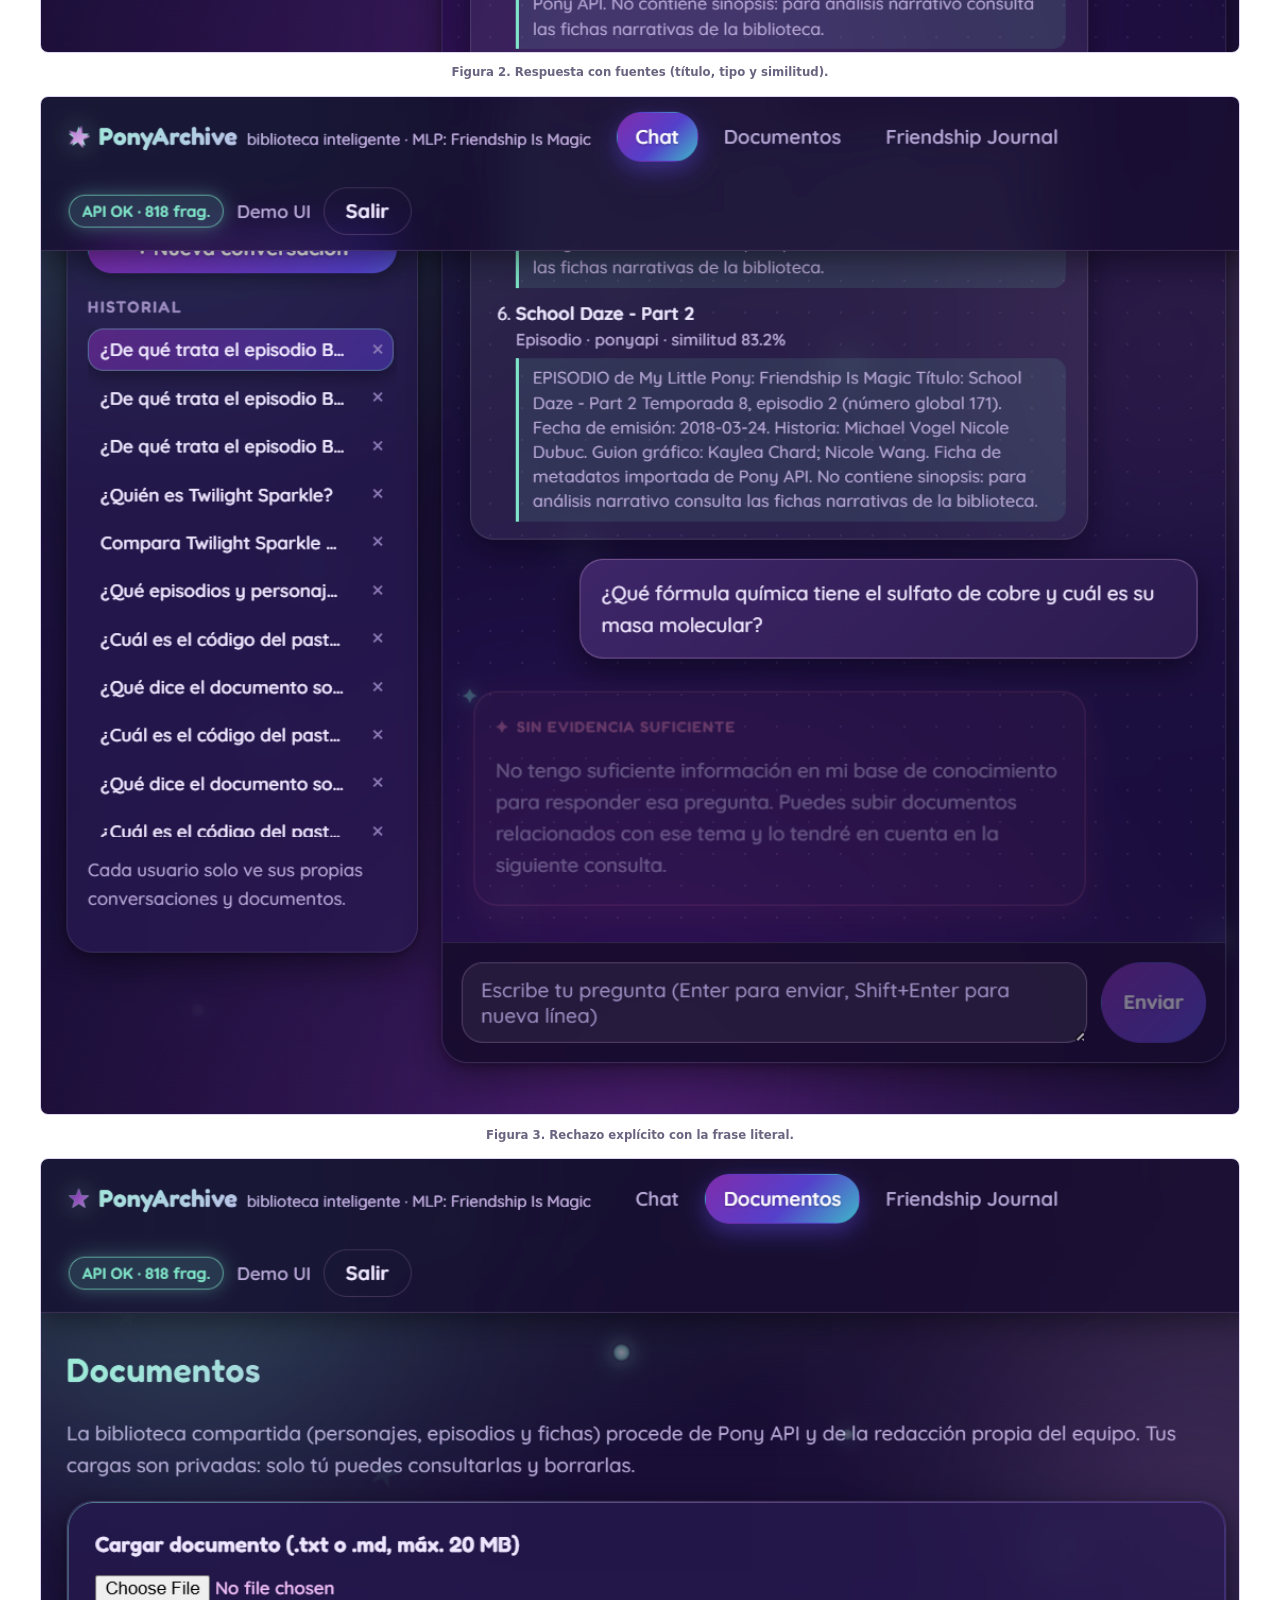
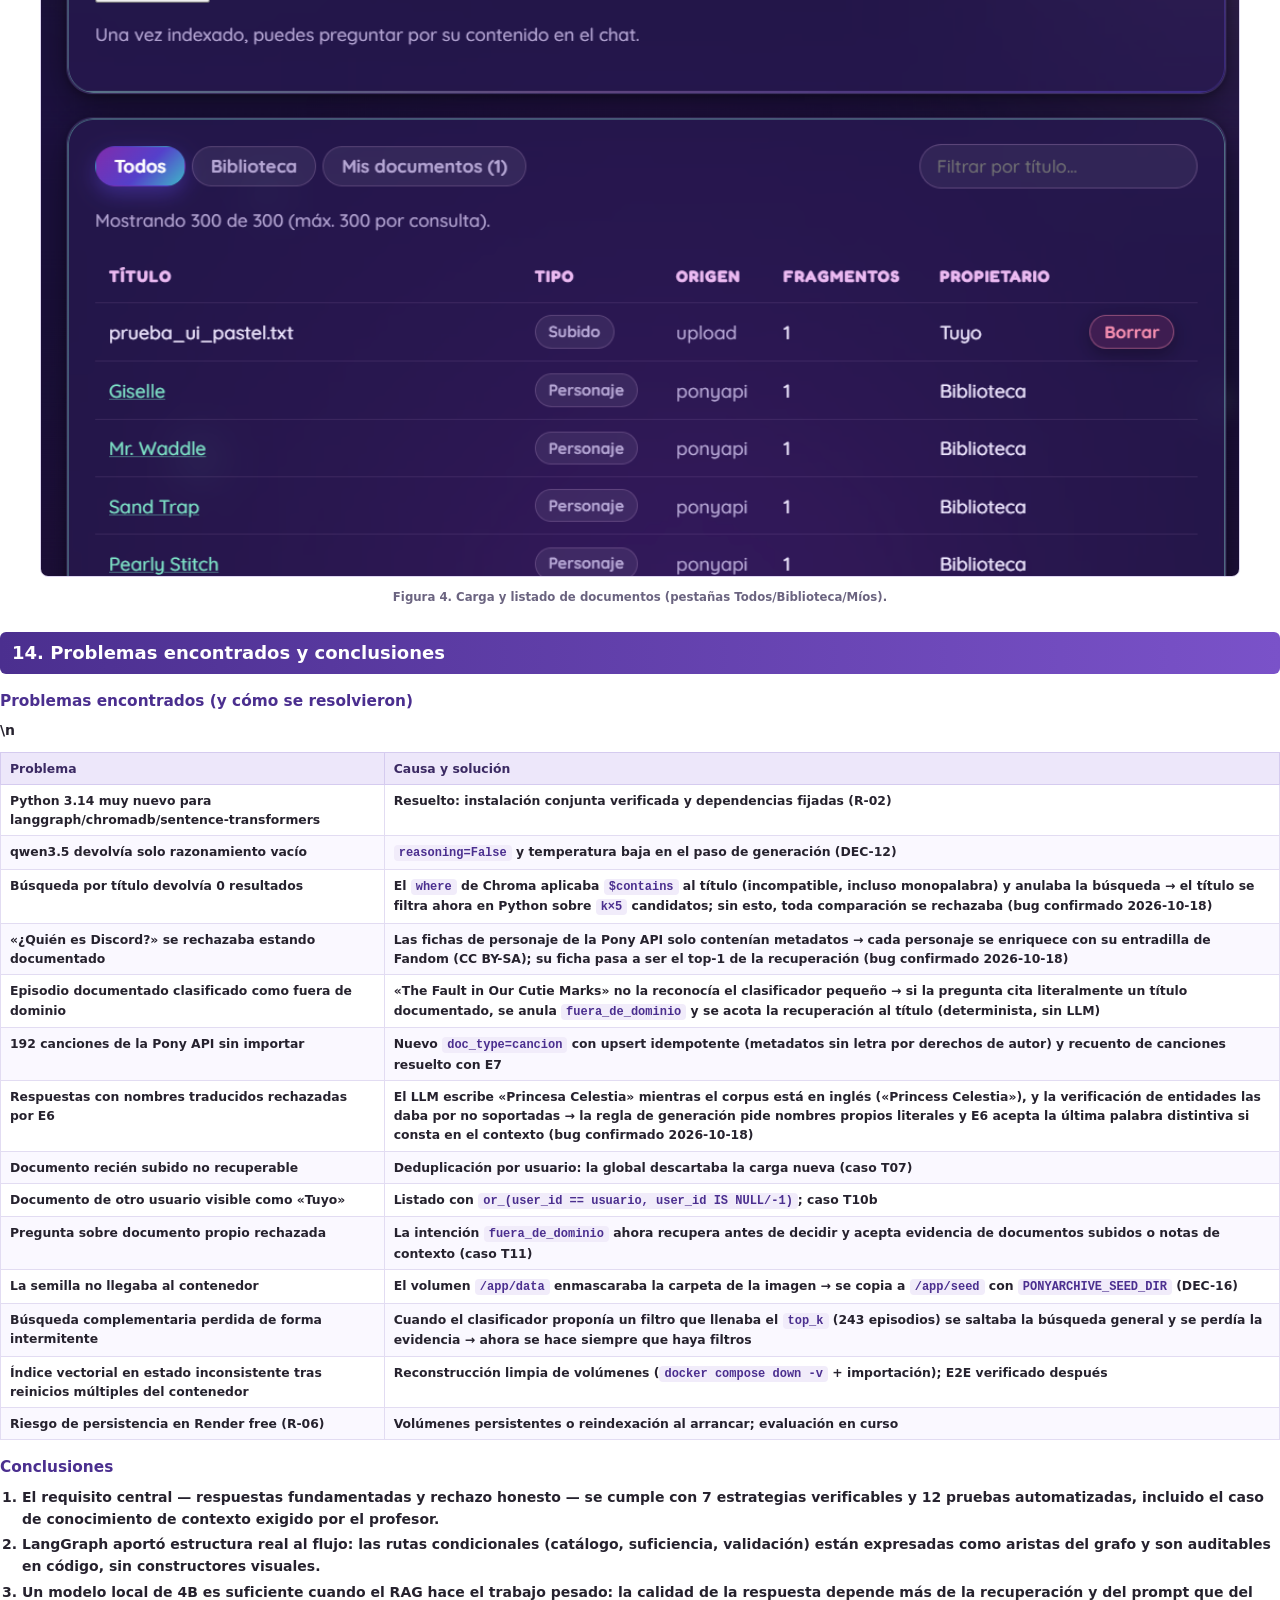
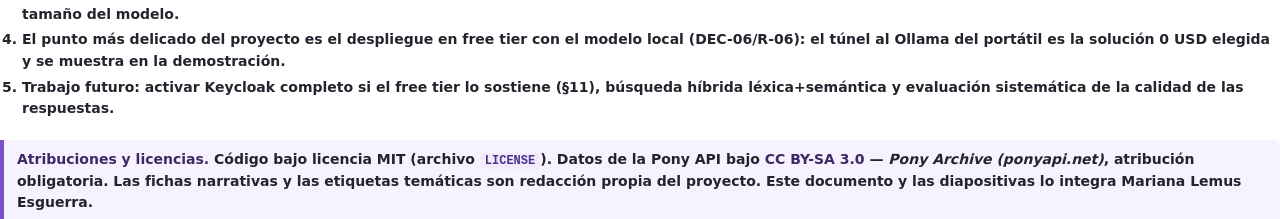
==== commit f9669095: "Docs: DEC-20, corpus 1.015/3.100, 17 endpoints, K04 re-verificado y entregables regenerados" ====
--- a/docs/documento-tecnico.html
+++ b/docs/documento-tecnico.html
@@ -95,12 +95,13 @@
 <!-- ═════════ 1 ═════════ -->
 <h2>1. Nombre del proyecto e integrantes</h2>
 <p><strong>Proyecto:</strong> PonyArchive — biblioteca inteligente de la serie
-<em>My Little Pony: Friendship Is Magic</em> con una función especial, el <em>Friendship Journal</em>
-(consulta temática y comparación de episodios y personajes).</p>
+<em>My Little Pony: Friendship Is Magic</em> (generación G4, 2010-2019), centrada en un
+<strong>agente RAG</strong> (LangChain + LangGraph) que responde sobre su corpus indexado con las
+fuentes citadas y rechazo explícito cuando la evidencia no alcanza.</p>
 <p><strong>Integrante:</strong> Mariana Lemus Esguerra (trabajo individual, conforme a DEC-01).</p>
 <p>El sistema responde preguntas sobre la serie usando <strong>exclusivamente documentos indexados</strong>
-(episodios, personajes, fichas narrativas propias, notas de contexto del curso y archivos subidos por cada
-usuario). Cuando no hay evidencia suficiente, <strong>rechaza explícitamente</strong> con la frase literal
+(episodios, personajes, canciones, fichas narrativas propias, notas de contexto del curso y archivos subidos
+por cada usuario). Cuando no hay evidencia suficiente, <strong>rechaza explícitamente</strong> con la frase literal
 exigida por el enunciado, en lugar de inventar.</p>
 
 <!-- ═════════ 2 ═════════ -->
@@ -117,7 +118,8 @@
   pregunta.»</span> en lugar de generar una respuesta plausiblemente falsa.</li>
 </ol>
 <p>El dominio elegido — <em>Friendship Is Magic</em> — aporta un corpus amplio y verificable
-(243 episodios y 555 personajes descargados de la Pony API pública) y permite, además, un caso real de
+(243 episodios, 555 personajes y 192 canciones descargados de la Pony API pública, con prosa de la wiki
+de Fandom) y permite, además, un caso real de
 <strong>conocimiento de contexto</strong>: datos que el equipo conoce por la asignatura pero que no están
 en ningún documento público (ver §7, <em>notas de contexto del curso</em>).</p>
 <p>Sobre el formato: se usa código Python (LangChain/LangGraph) tal como exige el enunciado; están
@@ -127,10 +129,10 @@
 <h2>3. Arquitectura general y diagrama de arquitectura</h2>
 <p>El sistema son tres piezas desacopladas más un servicio externo opcional:</p>
 <ul>
-  <li><strong>Backend</strong> (FastAPI + LangGraph): API REST con 16 endpoints, autenticación JWT,
+  <li><strong>Backend</strong> (FastAPI + LangGraph): API REST con 17 endpoints, autenticación JWT,
   pipeline de ingesta y el grafo del agente.</li>
-  <li><strong>Frontend</strong> (React + Vite + TypeScript): interfaz con chat, documentos, historial y
-  Friendship Journal; habla exclusivamente con el backend mediante <code>/api</code>.</li>
+  <li><strong>Frontend</strong> (React + Vite + TypeScript): interfaz con chat, documentos e historial;
+  habla exclusivamente con el backend mediante <code>/api</code>.</li>
   <li><strong>Persistencia:</strong> SQLite (usuarios, documentos, conversaciones, mensajes) y ChromaDB
   (fragmentos + vectores) en disco.</li>
   <li><strong>Modelo local:</strong> Ollama corriendo en el portátil del equipo; el backend lo consumió
@@ -196,7 +198,7 @@
     <tr><td>Chat</td><td><code>POST /api/chat</code>, <code>GET /api/chat/conversations</code>, <code>GET /api/chat/conversations/{id}</code>, <code>DELETE /api/chat/conversations/{id}</code></td><td>El POST ejecuta el grafo</td></tr>
     <tr><td>Documentos</td><td><code>POST /api/documents</code>, <code>GET /api/documents</code>, <code>DELETE /api/documents/{id}</code></td><td>Carga .txt/.md y borrado (204)</td></tr>
     <tr><td>Biblioteca</td><td><code>GET /api/library/characters</code>, <code>GET /api/library/episodes</code>, <code>GET /api/library/documents/{id}</code></td><td>Personajes, episodios y detalle de documento</td></tr>
-    <tr><td>Importación</td><td><code>POST /api/import/episodes</code>, <code>POST /api/import/characters</code></td><td>Desde la Pony API</td></tr>
+    <tr><td>Importación</td><td><code>POST /api/import/episodes</code>, <code>POST /api/import/characters</code>, <code>POST /api/import/songs</code></td><td>Desde la Pony API</td></tr>
     <tr><td>Infra</td><td><code>GET /health</code></td><td>Estado, modelo, <code>auth_provider</code> y fragmentos indexados</td></tr>
   </tbody>
 </table>
@@ -238,7 +240,7 @@
 <table>
   <thead><tr><th style="width:24%">Nodo</th><th>Función</th></tr></thead>
   <tbody>
-    <tr><td><code>validate_intent</code></td><td>Clasifica la intención con el LLM (<code>dominio</code>, <code>catalogo</code>, <code>fuera_de_dominio</code>) y propone filtros (tipo de documento, título, tema) con valores por defecto seguros</td></tr>
+    <tr><td><code>validate_intent</code></td><td>Clasifica la intención con el LLM (<code>factual</code>, <code>tematica</code>, <code>comparacion</code>, <code>catalogo</code>, <code>meta</code>, <code>fuera_de_dominio</code>, <code>ambigua</code>) y propone filtros (tipo de documento, título, tema) con valores por defecto seguros; tres correcciones <strong>deterministas sin LLM</strong>: preguntas sobre el propio agente (E7), recuentos de temporadas/canciones → <code>catalogo</code> y títulos documentados citados literalmente que anulan un <code>fuera_de_dominio</code> erróneo</td></tr>
     <tr><td><code>retrieve</code></td><td>Búsqueda vectorial en Chroma con filtro de visibilidad; prioriza los documentos subidos por el usuario (+0,05 de bonificación) y hace una búsqueda general complementaria siempre que haya filtros</td></tr>
     <tr><td><code>evaluate_sufficiency</code></td><td>Decide si hay evidencia: umbral de similitud y reglas por tipo de documento; si no la hay, marca <code>refused</code> con la frase literal</td></tr>
     <tr><td><code>catalog_query</code></td><td>Para consultas de conteo/católogo, responde con SQL sobre SQLite (E7) sin pasar por el LLM</td></tr>
@@ -294,17 +296,20 @@
   <li><strong>Parámetros:</strong> <code>TOP_K=6</code> fragmentos por consulta y
   <code>SIMILARITY_THRESHOLD=0.62</code> (calibrado con preguntas de prueba). La distancia de Chroma se
   convierte a similitud (<code>1 - distancia</code>).</li>
-  <li><strong>Escala actual:</strong> 816 documentos → <strong>819 fragmentos</strong> en local
-  (814 en el contenedor Docker tras importar la Pony API + semillas).</li>
+  <li><strong>Escala actual:</strong> 1.015 documentos → <strong>3.100 fragmentos</strong> en local
+  (243 episodios, 555 personajes con prosa de Fandom, 192 canciones, fichas narrativas, notas de
+  contexto y documentos subidos; la E2E de compose del 2026-10-17 registró 814 fragmentos antes de
+  estas ampliaciones).</li>
 </ul>
 
 <!-- ═════════ 9 ═════════ -->
 <h2>9. Proceso de carga de documentos</h2>
 <p>Hay tres vías de entrada, todas con el mismo pipeline final:</p>
 <ol>
-  <li><strong>Importación del catálogo</strong> (<code>POST /api/import/episodes|characters</code> o
+  <li><strong>Importación del catálogo</strong> (<code>POST /api/import/episodes|characters|songs</code> o
   <code>scripts/import_pony.py</code>): descarga de la Pony API con reintentos y paginación, normaliza
-  campos y genera un texto por registro.</li>
+  campos, genera un texto por registro y lo enriquece con la wiki de Fandom (sinopsis de episodios y
+  descripción de personajes, CC BY-SA).</li>
   <li><strong>Semillas en el arranque</strong> (<code>seed.py</code>): 10 fichas narrativas propias
   (DEC-10, redacción propia porque la API no tiene campos narrativos) y las notas de contexto del curso
   (DEC-14). Idempotentes: no duplican si ya existen.</li>
@@ -331,7 +336,7 @@
     <tr><td><strong>E3</strong></td><td>Prompt restringido</td><td><code>generate</code> ordena responder solo con el contexto recuperado, citar con <code>[n]</code> y no completar con conocimiento previo</td></tr>
     <tr><td><strong>E4</strong></td><td>Rechazo literal</td><td>Mensaje fijo exacto: «No tengo suficiente información en mi base de conocimiento para responder esa pregunta.» (casos T04/T05)</td></tr>
     <tr><td><strong>E5</strong></td><td>Fuentes obligatorias</td><td>La respuesta viaja con su lista de fuentes (título, tipo, similitud); la UI las muestra y un giro sin fuentes se considera inválido</td></tr>
-    <tr><td><strong>E6</strong></td><td>Verificación de entidades</td><td><code>validate_answer</code> comprueba que las entidades/cifras citadas aparecen en el contexto; si no, deriva al rechazo</td></tr>
+    <tr><td><strong>E6</strong></td><td>Verificación de entidades</td><td><code>validate_answer</code> comprueba que las entidades/cifras citadas aparecen en el contexto (tolerando la traducción del nombre común: basta la última palabra distintiva — «Princesa Celestia» → «celestia»); si no, deriva al rechazo</td></tr>
     <tr><td><strong>E7</strong></td><td>Conteos por SQL</td><td>Las preguntas de catálogo (conteos, listados) se responden con consultas a SQLite, sin generación text</td></tr>
   </tbody>
 </table>
@@ -449,7 +454,10 @@
   <tbody>
     <tr><td>Python 3.14 muy nuevo para langgraph/chromadb/sentence-transformers</td><td>Resuelto: instalación conjunta verificada y dependencias fijadas (R-02)</td></tr>
     <tr><td>qwen3.5 devolvía solo razonamiento vacío</td><td><code>reasoning=False</code> y temperatura baja en el paso de generación (DEC-12)</td></tr>
-    <tr><td>Búsqueda por título inoperante (<code>$contains</code> multi-token en Chroma)</td><td>Filtro por título preprocesado/tolerante en <code>vectorstore.py</code></td></tr>
+    <tr><td>Búsqueda por título devolvía 0 resultados</td><td>El <code>where</code> de Chroma aplicaba <code>$contains</code> al título (incompatible, incluso monopalabra) y anulaba la búsqueda → el título se filtra ahora en Python sobre <code>k×5</code> candidatos; sin esto, toda comparación se rechazaba (bug confirmado 2026-10-18)</td></tr>
+    <tr><td>«¿Quién es Discord?» se rechazaba estando documentado</td><td>Las fichas de personaje de la Pony API solo contenían metadatos → cada personaje se enriquece con su entradilla de Fandom (CC BY-SA); su ficha pasa a ser el top-1 de la recuperación (bug confirmado 2026-10-18)</td></tr>
+    <tr><td>Episodio documentado clasificado como fuera de dominio</td><td>«The Fault in Our Cutie Marks» no la reconocía el clasificador pequeño → si la pregunta cita literalmente un título documentado, se anula <code>fuera_de_dominio</code> y se acota la recuperación al título (determinista, sin LLM)</td></tr>
+    <tr><td>192 canciones de la Pony API sin importar</td><td>Nuevo <code>doc_type=cancion</code> con upsert idempotente (metadatos sin letra por derechos de autor) y recuento de canciones resuelto con E7</td></tr>\n    <tr><td>Respuestas con nombres traducidos rechazadas por E6</td><td>El LLM escribe «Princesa Celestia» mientras el corpus está en inglés («Princess Celestia»), y la verificación de entidades las daba por no soportadas → la regla de generación pide nombres propios literales y E6 acepta la última palabra distintiva si consta en el contexto (bug confirmado 2026-10-18)</td></tr>
     <tr><td>Documento recién subido no recuperable</td><td>Deduplicación <strong>por usuario</strong>: la global descartaba la carga nueva (caso T07)</td></tr>
     <tr><td>Documento de otro usuario visible como «Tuyo»</td><td>Listado con <code>or_(user_id == usuario, user_id IS NULL/-1)</code>; caso T10b</td></tr>
     <tr><td>Pregunta sobre documento propio rechazada</td><td>La intención <code>fuera_de_dominio</code> ahora <strong>recupera antes de decidir</strong> y acepta evidencia de documentos subidos o notas de contexto (caso T11)</td></tr>
